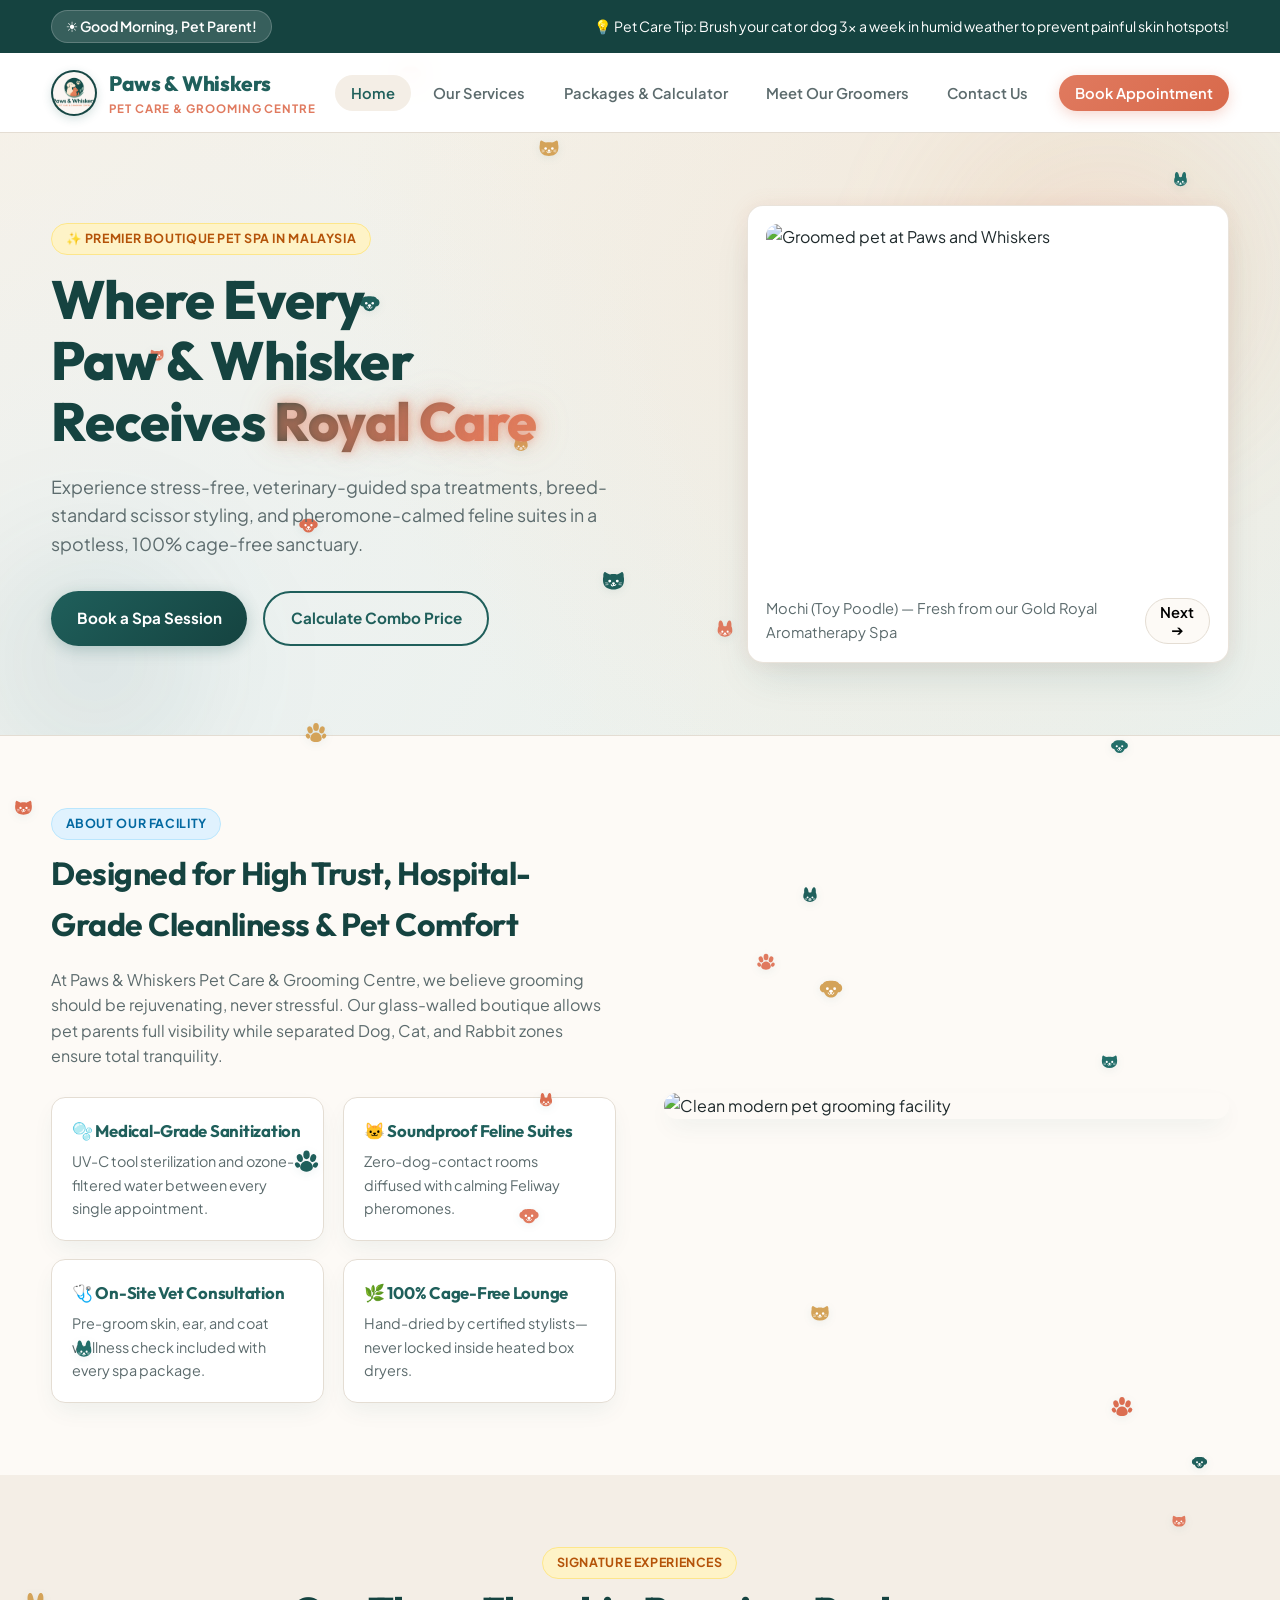
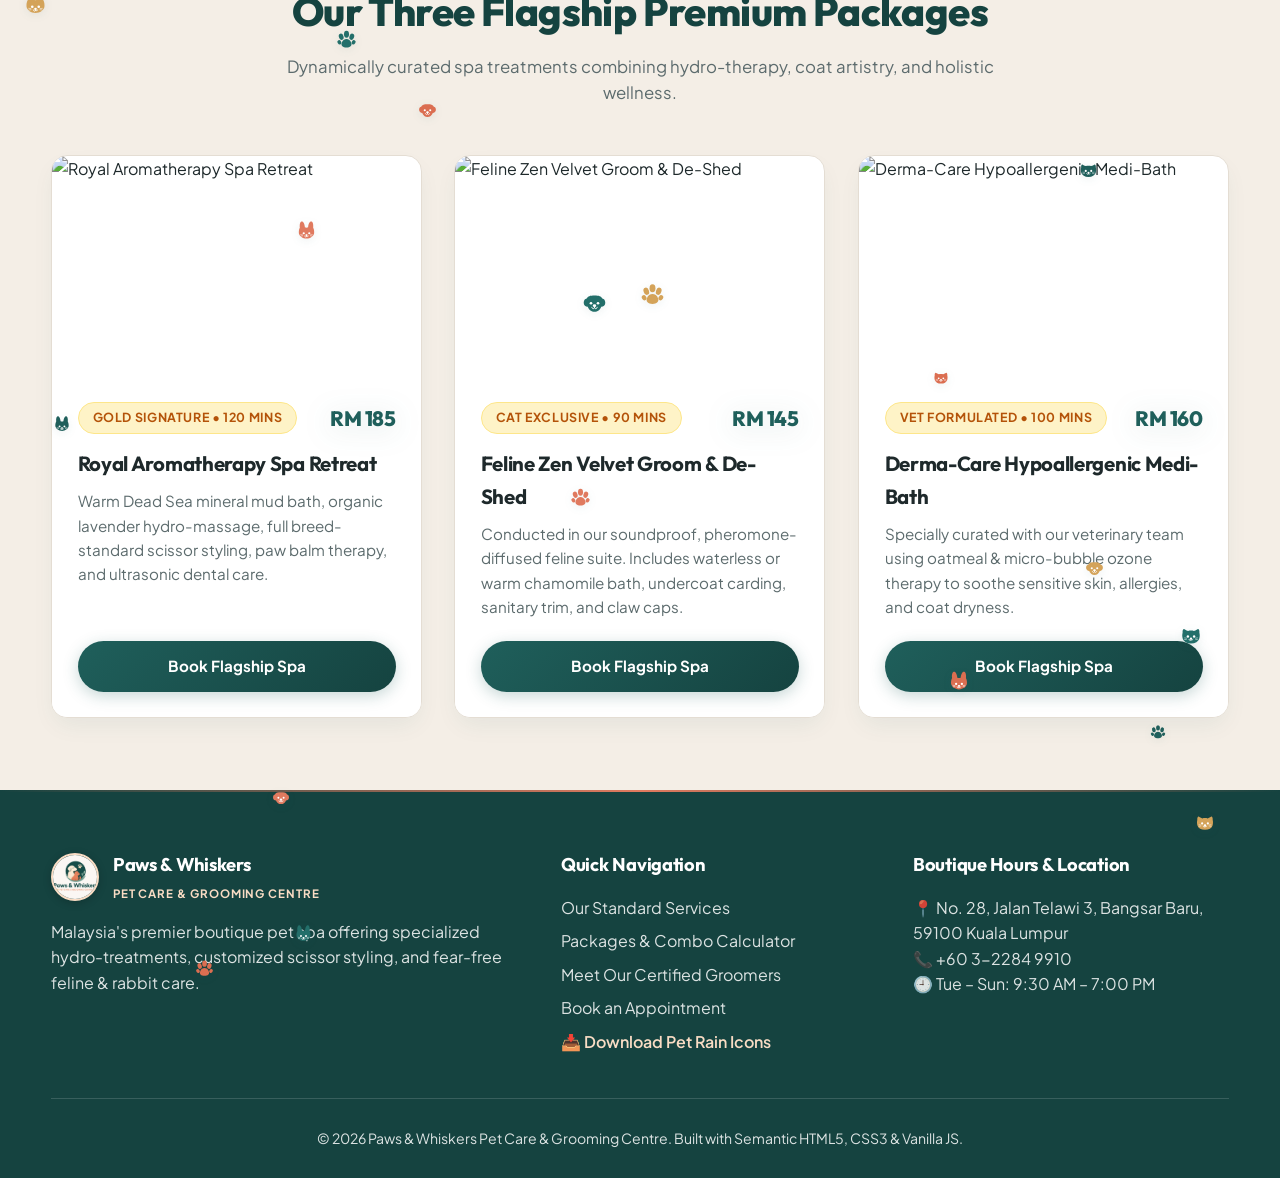
==== index.html @ 1b745213 "Latest version" ====
<!DOCTYPE html>
<html lang="en">
<head>
  <meta charset="UTF-8" />
  <meta name="viewport" content="width=device-width, initial-scale=1.0" />
  <title>Paws &amp; Whiskers Pet Care &amp; Grooming Centre</title>
  <meta name="description" content="Premier boutique pet spa prototype in Malaysia with dynamic service catalog, live combo price calculator, groomer portfolios, and appointment booking." />
  <meta property="og:title" content="Paws &amp; Whiskers Pet Care &amp; Grooming Centre" />
  <meta property="og:description" content="Premier boutique pet spa prototype in Malaysia with dynamic service catalog, live combo price calculator, groomer portfolios, and appointment booking." />
  <meta property="og:type" content="website" />
  <meta name="twitter:card" content="summary_large_image" />
  <link rel="stylesheet" href="style.css" />
</head>
<body>

  <!-- JS Requirement 7.1: Time-Aware Greeting & Dynamic Pet Care Tips Banner -->
  <div class="promo-bar">
    <div class="container promo-bar-inner">
      <span id="timeGreeting" class="greeting-badge">☀️ Welcome, Pet Parent!</span>
      <div class="tip-rotator">
        <span id="rotatingTip">💡 Pet Care Tip: Brush your cat or dog 3x a week in humid weather to prevent painful skin hotspots!</span>
      </div>
    </div>
  </div>

  <!-- Header & Salon Logo -->
  <header class="site-header">
    <div class="container nav-wrapper">
      <a href="index.html" class="brand-logo" aria-label="Paws and Whiskers Home">
        <img src="assets/images/paws-whiskers-logo.png" alt="Paws &amp; Whiskers Logo" class="brand-logo-img">
        <div>
          Paws &amp; Whiskers
          <span class="brand-subtitle">Pet Care &amp; Grooming Centre</span>
        </div>
      </a>

      <button class="mobile-menu-btn" id="mobileMenuBtn" aria-label="Toggle Menu">☰</button>

      <ul class="nav-links" id="navLinks">
        <li><a href="index.html" class="active">Home</a></li>
        <li><a href="service.html">Our Services</a></li>
        <li><a href="packages.html">Packages &amp; Calculator</a></li>
        <li><a href="groomers.html">Meet Our Groomers</a></li>
        <li><a href="contact.html">Contact Us</a></li>
        <li><a href="booking.html" class="btn-nav">Book Appointment</a></li>
      </ul>
    </div>
  </header>

  <main>
    <!-- Requirement 1.2: Salon Hero Banner -->
    <section class="hero-banner">
      <div class="ambient-glow-orb" style="top:-80px; right:-50px;"></div>
      <div class="ambient-glow-orb" style="bottom:-100px; left:-80px; width:350px; height:350px; background:radial-gradient(circle, rgba(31,95,91,0.1) 0%, transparent 70%);"></div>
      <div class="container hero-grid">
        <div class="hero-content">
          <span class="badge badge-gold badge-floating">✨ Premier Boutique Pet Spa in Malaysia</span>
          <h1>Where Every Paw &amp; Whisker Receives <span class="text-gradient-shimmer text-glow-neon">Royal Care</span></h1>
          <p>
            Experience stress-free, veterinary-guided spa treatments, breed-standard scissor styling, and pheromone-calmed feline suites in a spotless, 100% cage-free sanctuary.
          </p>
          <div class="hero-actions">
            <a href="booking.html" class="btn btn-primary text-bouncy">Book a Spa Session</a>
            <a href="packages.html" class="btn btn-outline text-bouncy">Calculate Combo Price</a>
          </div>
        </div>

        <div class="hero-showcase">
          <img
            id="heroCarouselImg"
            src="https://images.unsplash.com/photo-1516734212186-a967f81ad0d7?auto=format&fit=crop&w=900&q=80"
            alt="Groomed pet at Paws and Whiskers"
          />
          <div class="hero-caption">
            <span id="heroCarouselCaption">Mochi (Toy Poodle) — Fresh from our Gold Royal Aromatherapy Spa</span>
            <button type="button" id="nextSlideBtn" class="filter-btn" style="padding:0.25rem 0.75rem;">Next ➔</button>
          </div>
        </div>
      </div>
    </section>

    <!-- Requirement 1.3: About Our Facility -->
    <section class="section">
      <div class="container facility-grid">
        <div>
          <span class="badge badge-dog">About Our Facility</span>
          <h2 style="font-size: 2rem; color: var(--primary-dark); margin: 0.5rem 0 1rem;">
            Designed for High Trust, Hospital-Grade Cleanliness &amp; Pet Comfort
          </h2>
          <p style="color: var(--text-muted); margin-bottom: 1rem;">
            At Paws &amp; Whiskers Pet Care &amp; Grooming Centre, we believe grooming should be rejuvenating, never stressful. Our glass-walled boutique allows pet parents full visibility while separated Dog, Cat, and Rabbit zones ensure total tranquility.
          </p>
          <div class="facility-features">
            <div class="feature-box">
              <h4>🫧 Medical-Grade Sanitization</h4>
              <p style="font-size:0.9rem; color:var(--text-muted);">UV-C tool sterilization and ozone-filtered water between every single appointment.</p>
            </div>
            <div class="feature-box">
              <h4>🐱 Soundproof Feline Suites</h4>
              <p style="font-size:0.9rem; color:var(--text-muted);">Zero-dog-contact rooms diffused with calming Feliway pheromones.</p>
            </div>
            <div class="feature-box">
              <h4>🩺 On-Site Vet Consultation</h4>
              <p style="font-size:0.9rem; color:var(--text-muted);">Pre-groom skin, ear, and coat wellness check included with every spa package.</p>
            </div>
            <div class="feature-box">
              <h4>🌿 100% Cage-Free Lounge</h4>
              <p style="font-size:0.9rem; color:var(--text-muted);">Hand-dried by certified stylists—never locked inside heated box dryers.</p>
            </div>
          </div>
        </div>
        <div>
          <img
            src="https://images.unsplash.com/photo-1581888227599-779811939961?auto=format&fit=crop&w=900&q=80"
            alt="Clean modern pet grooming facility"
            style="border-radius: var(--radius); box-shadow: var(--shadow);"
          />
        </div>
      </div>
    </section>

    <!-- Requirement 1.4: Three (3) Flagship Premium Packages -->
    <section class="section section-alt">
      <div class="container">
        <div class="section-header">
          <span class="badge badge-gold">Signature Experiences</span>
          <h2>Our Three Flagship Premium Packages</h2>
          <p>Dynamically curated spa treatments combining hydro-therapy, coat artistry, and holistic wellness.</p>
        </div>

        <div id="flagshipPackagesGrid" class="grid-3">
          <!-- Populated dynamically via script.js from flagshipPackages array -->
        </div>
      </div>
    </section>
  </main>

  <!-- Shared Footer -->
  <footer class="site-footer">
    <div class="container">
      <div class="footer-grid">
        <div>
          <div style="display: flex; align-items: center; gap: 0.85rem; margin-bottom: 0.85rem;">
            <img src="assets/images/paws-whiskers-logo.png" alt="Paws &amp; Whiskers Logo" style="height: 48px; width: 48px; object-fit: cover; object-position: center 25%; border-radius: 50%; border: 2px solid var(--accent-light); box-shadow: 0 2px 8px rgba(0,0,0,0.2);">
            <div>
              <h4 style="margin: 0; color: #fff; font-size: 1.15rem;">Paws &amp; Whiskers</h4>
              <span style="font-size: 0.72rem; letter-spacing: 0.08em; text-transform: uppercase; color: var(--accent-light); font-weight: 700;">Pet Care &amp; Grooming Centre</span>
            </div>
          </div>
          <p>Malaysia's premier boutique pet spa offering specialized hydro-treatments, customized scissor styling, and fear-free feline &amp; rabbit care.</p>
        </div>
        <div>
          <h4>Quick Navigation</h4>
          <ul class="footer-links">
            <li><a href="service.html">Our Standard Services</a></li>
            <li><a href="packages.html">Packages &amp; Combo Calculator</a></li>
            <li><a href="groomers.html">Meet Our Certified Groomers</a></li>
            <li><a href="booking.html">Book an Appointment</a></li>
            <li><button type="button" id="openSvgModalBtn" style="background:none; border:none; color:var(--accent-light); cursor:pointer; font-size:inherit; font-family:inherit; padding:0; display:inline-flex; align-items:center; gap:0.35rem; font-weight:600;">📥 Download Pet Rain Icons</button></li>
          </ul>
        </div>
        <div>
          <h4>Boutique Hours &amp; Location</h4>
          <p>📍 No. 28, Jalan Telawi 3, Bangsar Baru, 59100 Kuala Lumpur</p>
          <p>📞 +60 3-2284 9910</p>
          <p>🕘 Tue – Sun: 9:30 AM – 7:00 PM</p>
        </div>
      </div>
      <div class="footer-bottom">
        &copy; 2026 Paws &amp; Whiskers Pet Care &amp; Grooming Centre. Built with Semantic HTML5, CSS3 &amp; Vanilla JS.
      </div>
    </div>
  </footer>

  <script src="script.js"></script>
</body>
</html>
---- style.css ----
@import url('https://fonts.googleapis.com/css2?family=Outfit:wght@400;500;600;700;800;900&family=Plus+Jakarta+Sans:wght@400;500;600;700;800&display=swap');

:root {
  --bg: #fdfaf6;
  --surface: #ffffff;
  --surface-alt: #f4eee6;
  --primary: #1f5f5b;
  --primary-dark: #154340;
  --accent: #e07a5f;
  --accent-light: #f9dcc4;
  --gold: #d4a359;
  --text: #1e292b;
  --text-muted: #5c6b6d;
  --border: #e4ddd3;
  --shadow: 0 10px 25px -5px rgba(31, 95, 91, 0.08);
  --shadow-glow: 0 14px 30px -6px rgba(224, 122, 95, 0.22);
  --radius: 16px;
  --transition: all 0.28s cubic-bezier(0.34, 1.56, 0.64, 1);
}

* {
  box-sizing: border-box;
  margin: 0;
  padding: 0;
}

html {
  scroll-behavior: smooth;
}

body {
  font-family: 'Plus Jakarta Sans', system-ui, -apple-system, sans-serif;
  background-color: var(--bg);
  color: var(--text);
  line-height: 1.6;
  display: flex;
  flex-direction: column;
  min-height: 100vh;
  position: relative;
  overflow-x: hidden;
}

h1, h2, h3, h4, .brand-logo, .price-tag {
  font-family: 'Outfit', sans-serif;
  letter-spacing: -0.015em;
}

a {
  color: inherit;
  text-decoration: none;
}

img {
  max-width: 100%;
  display: block;
}

.container {
  width: min(1200px, 92%);
  margin: 0 auto;
}

/* ==========================================================================
   SCROLL PROGRESS BAR & FLOATING AMBIENT GLOW
   ========================================================================== */
.scroll-progress-bar {
  position: fixed;
  top: 0;
  left: 0;
  height: 3.5px;
  width: 0%;
  background: linear-gradient(90deg, var(--primary), var(--accent), var(--gold), #2dd4bf);
  z-index: 1000;
  box-shadow: 0 0 12px rgba(224, 122, 95, 0.7), 0 0 4px rgba(212, 163, 89, 0.5);
  transition: width 0.08s ease-out;
  pointer-events: none;
}

.ambient-glow-orb {
  position: absolute;
  width: 450px;
  height: 450px;
  border-radius: 50%;
  background: radial-gradient(circle, rgba(224, 122, 95, 0.12) 0%, rgba(212, 163, 89, 0.06) 50%, transparent 70%);
  filter: blur(50px);
  pointer-events: none;
  z-index: 0;
}

/* ==========================================================================
   PET-RAIN ANIMATION (Whimsical Boutique Atmosphere - Scrollable with Content)
   ========================================================================== */
.pet-rain-container {
  position: absolute;
  top: 0;
  left: 0;
  width: 100%;
  height: 100%;
  min-height: 100%;
  pointer-events: none;
  overflow: hidden;
  z-index: 1; /* Scrolls naturally with page sections behind UI components */
}

.pet-rain-item {
  position: absolute;
  will-change: transform, opacity;
  animation-name: pet-fall;
  animation-timing-function: cubic-bezier(0.4, 0, 0.2, 1);
  animation-iteration-count: infinite;
  filter: drop-shadow(0 2px 4px rgba(31, 95, 91, 0.08));
}

.pet-rain-item svg {
  display: block;
  width: 100%;
  height: 100%;
}

@keyframes pet-fall {
  0% {
    opacity: 0;
    transform: translateY(-30px) translateX(0) rotate(0deg);
  }
  15% {
    opacity: var(--target-opacity, 0.25);
  }
  35% {
    transform: translateY(110px) translateX(15px) rotate(14deg);
  }
  65% {
    transform: translateY(220px) translateX(-12px) rotate(-10deg);
  }
  85% {
    opacity: var(--target-opacity, 0.25);
  }
  100% {
    opacity: 0;
    transform: translateY(360px) translateX(10px) rotate(24deg);
  }
}

@media (prefers-reduced-motion: reduce) {
  .pet-rain-container {
    display: none !important;
  }
}

/* ==========================================================================
   TEXT VISUAL EFFECTS: BOUNCY, NEON, GLOW & GRADIENT SHIMMER
   ========================================================================== */
.text-bouncy {
  display: inline-block;
  transition: transform 0.35s cubic-bezier(0.34, 1.56, 0.64, 1);
  will-change: transform;
}

.text-bouncy:hover {
  transform: translateY(-4px) scale(1.05);
}

.text-glow-neon {
  color: var(--accent);
  text-shadow: 0 0 10px rgba(224, 122, 95, 0.55), 0 0 25px rgba(224, 122, 95, 0.3), 0 0 45px rgba(212, 163, 89, 0.2);
  animation: neon-glow-pulse 3.2s ease-in-out infinite alternate;
}

@keyframes neon-glow-pulse {
  0% {
    text-shadow: 0 0 8px rgba(224, 122, 95, 0.4), 0 0 18px rgba(224, 122, 95, 0.2);
  }
  100% {
    text-shadow: 0 0 16px rgba(224, 122, 95, 0.8), 0 0 35px rgba(224, 122, 95, 0.45), 0 0 55px rgba(212, 163, 89, 0.35);
  }
}

.text-gradient-shimmer {
  background: linear-gradient(135deg, var(--primary-dark) 0%, var(--accent) 35%, var(--gold) 70%, var(--primary-dark) 100%);
  background-size: 250% auto;
  -webkit-background-clip: text;
  -webkit-text-fill-color: transparent;
  animation: shimmer-flow 6s linear infinite;
  display: inline-block;
}

@keyframes shimmer-flow {
  0% { background-position: 0% 50%; }
  100% { background-position: 250% 50%; }
}

.text-drop-shadow {
  filter: drop-shadow(0 4px 14px rgba(31, 95, 91, 0.18));
}

.badge-floating {
  animation: buoyant-float 3.6s ease-in-out infinite;
  display: inline-block;
}

@keyframes buoyant-float {
  0%, 100% { transform: translateY(0); }
  50% { transform: translateY(-5px); }
}

/* ==========================================================================
   SCROLL-DRIVEN REVEAL ANIMATIONS
   ========================================================================== */
.reveal {
  opacity: 0;
  transform: translateY(32px);
  transition: opacity 0.75s cubic-bezier(0.16, 1, 0.3, 1), transform 0.75s cubic-bezier(0.16, 1, 0.3, 1);
  will-change: opacity, transform;
}

.reveal.revealed {
  opacity: 1;
  transform: translateY(0);
}

.reveal-delay-1 { transition-delay: 0.1s; }
.reveal-delay-2 { transition-delay: 0.2s; }
.reveal-delay-3 { transition-delay: 0.3s; }
.reveal-delay-4 { transition-delay: 0.4s; }

/* Promotional Top Bar */
.promo-bar {
  background: var(--primary-dark);
  color: #fff;
  font-size: 0.88rem;
  padding: 0.65rem 0;
  position: relative;
  z-index: 101;
}

.promo-bar-inner {
  display: flex;
  justify-content: space-between;
  align-items: center;
  flex-wrap: wrap;
  gap: 0.5rem;
}

.greeting-badge {
  background: rgba(255, 255, 255, 0.15);
  padding: 0.25rem 0.85rem;
  border-radius: 999px;
  font-weight: 600;
  border: 1px solid rgba(255, 255, 255, 0.2);
  transition: var(--transition);
}

.greeting-badge:hover {
  background: rgba(255, 255, 255, 0.25);
  transform: scale(1.03);
}

.tip-rotator {
  display: flex;
  align-items: center;
  gap: 0.5rem;
  transition: opacity 0.3s ease;
}

/* Header & Navigation */
.site-header {
  background: rgba(255, 255, 255, 0.92);
  backdrop-filter: blur(14px);
  border-bottom: 1px solid var(--border);
  position: sticky;
  top: 0;
  z-index: 100;
  transition: box-shadow 0.3s ease;
}

.site-header.scrolled {
  box-shadow: 0 8px 25px -5px rgba(31, 95, 91, 0.12);
}

.nav-wrapper {
  display: flex;
  justify-content: space-between;
  align-items: center;
  padding: 0.85rem 0;
}

.brand-logo {
  display: flex;
  align-items: center;
  gap: 0.75rem;
  font-weight: 800;
  font-size: 1.3rem;
  color: var(--primary);
  transition: transform 0.3s cubic-bezier(0.34, 1.56, 0.64, 1);
}

.brand-logo:hover {
  transform: scale(1.03);
}

.brand-logo svg {
  width: 42px;
  height: 42px;
  flex-shrink: 0;
  filter: drop-shadow(0 2px 6px rgba(31, 95, 91, 0.2));
  transition: transform 0.4s cubic-bezier(0.34, 1.56, 0.64, 1);
}

.brand-logo-img {
  width: 46px;
  height: 46px;
  border-radius: 50%;
  object-fit: cover;
  object-position: center 25%;
  flex-shrink: 0;
  border: 2px solid rgba(31, 95, 91, 0.16);
  box-shadow: 0 3px 10px rgba(31, 95, 91, 0.18);
  transition: transform 0.4s cubic-bezier(0.34, 1.56, 0.64, 1), box-shadow 0.3s ease;
  background-color: var(--primary-dark);
}

.brand-logo:hover .brand-logo-img {
  transform: rotate(-6deg) scale(1.08);
  box-shadow: 0 6px 16px rgba(31, 95, 91, 0.28);
}

.brand-logo:hover svg {
  transform: rotate(-8deg) scale(1.08);
}

.brand-subtitle {
  display: block;
  font-size: 0.72rem;
  font-weight: 700;
  color: var(--accent);
  letter-spacing: 0.08em;
  text-transform: uppercase;
  font-family: 'Plus Jakarta Sans', sans-serif;
}

.nav-links {
  display: flex;
  align-items: center;
  gap: 0.4rem;
  list-style: none;
}

.nav-links a {
  padding: 0.55rem 1rem;
  border-radius: 999px;
  font-weight: 600;
  font-size: 0.92rem;
  color: var(--text-muted);
  transition: var(--transition);
  position: relative;
}

.nav-links a:hover,
.nav-links a.active {
  color: var(--primary);
  background: var(--surface-alt);
  transform: translateY(-1px);
}

.nav-links a.btn-nav {
  background: linear-gradient(135deg, var(--accent) 0%, #d8694b 100%);
  color: #fff;
  margin-left: 0.5rem;
  box-shadow: 0 4px 14px rgba(224, 122, 95, 0.3);
}

.nav-links a.btn-nav:hover {
  background: linear-gradient(135deg, #c96347 0%, #b85438 100%);
  color: #fff;
  transform: translateY(-2px) scale(1.03);
  box-shadow: 0 6px 18px rgba(224, 122, 95, 0.45);
}

.mobile-menu-btn {
  display: none;
  background: none;
  border: 1px solid var(--border);
  padding: 0.5rem 0.75rem;
  border-radius: 8px;
  font-size: 1.2rem;
  cursor: pointer;
  transition: var(--transition);
}

.mobile-menu-btn:hover {
  background: var(--surface-alt);
}

/* Buttons & Badges */
.btn {
  display: inline-flex;
  align-items: center;
  justify-content: center;
  gap: 0.5rem;
  padding: 0.82rem 1.6rem;
  border-radius: 999px;
  font-weight: 700;
  border: none;
  cursor: pointer;
  transition: transform 0.25s cubic-bezier(0.34, 1.56, 0.64, 1), box-shadow 0.25s ease, background 0.25s ease;
  font-size: 0.95rem;
  text-decoration: none;
  position: relative;
  overflow: hidden;
  will-change: transform;
}

.btn:active {
  transform: translateY(1px) scale(0.97) !important;
}

.btn-primary {
  background: linear-gradient(135deg, var(--primary) 0%, var(--primary-dark) 100%);
  color: #fff;
  box-shadow: 0 4px 15px rgba(31, 95, 91, 0.25);
}

.btn-primary:hover {
  background: linear-gradient(135deg, var(--primary-dark) 0%, #0d2e2c 100%);
  transform: translateY(-2px) scale(1.02);
  box-shadow: 0 8px 22px rgba(31, 95, 91, 0.35);
  color: #fff;
}

.btn-accent {
  background: linear-gradient(135deg, var(--accent) 0%, #cf674b 100%);
  color: #fff;
  box-shadow: 0 4px 15px rgba(224, 122, 95, 0.3);
}

.btn-accent:hover {
  background: linear-gradient(135deg, #c86448 0%, #b34f33 100%);
  transform: translateY(-2px) scale(1.02);
  box-shadow: 0 8px 22px rgba(224, 122, 95, 0.45);
  color: #fff;
}

.btn-outline {
  background: transparent;
  border: 2px solid var(--primary);
  color: var(--primary);
}

.btn-outline:hover {
  background: var(--primary);
  color: #fff;
  transform: translateY(-2px) scale(1.02);
  box-shadow: 0 6px 18px rgba(31, 95, 91, 0.2);
}

.badge {
  display: inline-block;
  padding: 0.32rem 0.85rem;
  border-radius: 999px;
  font-size: 0.78rem;
  font-weight: 700;
  text-transform: uppercase;
  letter-spacing: 0.05em;
  transition: transform 0.25s ease;
}

.badge:hover {
  transform: scale(1.04);
}

.badge-dog { background: #e0f2fe; color: #0369a1; border: 1px solid #bae6fd; }
.badge-cat { background: #fce7f3; color: #be185d; border: 1px solid #fbcfe8; }
.badge-rabbit { background: #dcfce7; color: #15803d; border: 1px solid #bbf7d0; }
.badge-gold { background: #fef3c7; color: #b45309; border: 1px solid #fde68a; }

/* Hero Banner */
.hero-banner {
  padding: 4.5rem 0;
  background: radial-gradient(circle at 80% 20%, rgba(249, 220, 196, 0.4) 0%, transparent 60%),
              radial-gradient(circle at 10% 80%, rgba(224, 242, 254, 0.35) 0%, transparent 50%),
              linear-gradient(135deg, #f7f1e7 0%, #e8f2f0 100%);
  border-bottom: 1px solid var(--border);
  position: relative;
  overflow: hidden;
}

.hero-grid {
  display: grid;
  grid-template-columns: 1.15fr 0.85fr;
  gap: 2.75rem;
  align-items: center;
  position: relative;
  z-index: 1;
}

.hero-content h1 {
  font-size: clamp(2.3rem, 4.2vw, 3.4rem);
  line-height: 1.14;
  margin: 0.85rem 0 1.25rem;
  color: var(--primary-dark);
  font-weight: 800;
  text-wrap: balance;
}

.hero-content p {
  font-size: 1.12rem;
  color: var(--text-muted);
  margin-bottom: 2rem;
  max-width: 580px;
}

.hero-actions {
  display: flex;
  flex-wrap: wrap;
  gap: 1rem;
}

.hero-showcase {
  background: var(--surface);
  padding: 1.1rem;
  border-radius: var(--radius);
  box-shadow: 0 20px 40px -10px rgba(31, 95, 91, 0.15), 0 0 20px rgba(224, 122, 95, 0.1);
  position: relative;
  border: 1px solid rgba(228, 221, 211, 0.8);
  transition: transform 0.4s cubic-bezier(0.34, 1.56, 0.64, 1), box-shadow 0.4s ease;
}

.hero-showcase:hover {
  transform: translateY(-6px);
  box-shadow: 0 25px 50px -12px rgba(31, 95, 91, 0.2), 0 0 25px rgba(224, 122, 95, 0.18);
}

.hero-showcase img {
  width: 100%;
  height: 360px;
  object-fit: cover;
  border-radius: 12px;
  transition: transform 0.4s ease;
}

.hero-caption {
  margin-top: 0.85rem;
  display: flex;
  justify-content: space-between;
  align-items: center;
  font-size: 0.92rem;
  color: var(--text-muted);
  gap: 0.5rem;
}

/* Sections */
.section {
  padding: 4.5rem 0;
  position: relative;
}

.section-alt {
  background: var(--surface-alt);
}

.section-header {
  text-align: center;
  max-width: 720px;
  margin: 0 auto 3rem;
}

.section-header h2 {
  font-size: clamp(1.9rem, 3.2vw, 2.5rem);
  color: var(--primary-dark);
  margin-bottom: 0.65rem;
  font-weight: 800;
  text-wrap: balance;
}

.section-header p {
  color: var(--text-muted);
  font-size: 1.05rem;
}

/* Page Title Banner */
.page-banner {
  background: linear-gradient(135deg, var(--primary) 0%, var(--primary-dark) 100%);
  color: #fff;
  padding: 3.5rem 0;
  text-align: center;
  position: relative;
  overflow: hidden;
}

.page-banner::before {
  content: "";
  position: absolute;
  top: -50%;
  left: -20%;
  width: 140%;
  height: 200%;
  background: radial-gradient(circle at 70% 30%, rgba(224, 122, 95, 0.25) 0%, transparent 60%);
  pointer-events: none;
}

.page-banner h1 {
  font-size: clamp(2rem, 3.8vw, 2.8rem);
  margin-bottom: 0.65rem;
  font-weight: 800;
  position: relative;
  z-index: 1;
}

.page-banner p {
  color: rgba(255, 255, 255, 0.88);
  max-width: 680px;
  margin: 0 auto;
  font-size: 1.05rem;
  position: relative;
  z-index: 1;
}

/* Cards & Grids */
.grid-3 {
  display: grid;
  grid-template-columns: repeat(auto-fit, minmax(310px, 1fr));
  gap: 2rem;
}

.grid-4 {
  display: grid;
  grid-template-columns: repeat(auto-fit, minmax(260px, 1fr));
  gap: 1.75rem;
}

.card {
  background: var(--surface);
  border: 1px solid var(--border);
  border-radius: var(--radius);
  overflow: hidden;
  box-shadow: var(--shadow);
  transition: transform 0.35s cubic-bezier(0.34, 1.56, 0.64, 1), box-shadow 0.35s ease;
  display: flex;
  flex-direction: column;
  position: relative;
}

.card:hover {
  transform: translateY(-8px);
  box-shadow: 0 20px 35px -8px rgba(31, 95, 91, 0.16), 0 0 22px -3px rgba(224, 122, 95, 0.14);
}

.card-img {
  width: 100%;
  height: 220px;
  object-fit: cover;
  transition: transform 0.5s ease;
}

.card:hover .card-img {
  transform: scale(1.04);
}

.card-body {
  padding: 1.6rem;
  display: flex;
  flex-direction: column;
  flex-grow: 1;
  background: var(--surface);
  position: relative;
  z-index: 1;
}

.card-meta {
  display: flex;
  justify-content: space-between;
  align-items: center;
  margin-bottom: 0.85rem;
}

.price-tag {
  font-size: 1.3rem;
  font-weight: 800;
  color: var(--primary);
  letter-spacing: -0.02em;
}

.card-title {
  font-size: 1.28rem;
  margin-bottom: 0.5rem;
  color: var(--text);
  font-weight: 700;
}

.card-desc {
  color: var(--text-muted);
  font-size: 0.95rem;
  margin-bottom: 1.35rem;
  flex-grow: 1;
  line-height: 1.6;
}

/* About Facility Section */
.facility-grid {
  display: grid;
  grid-template-columns: 1fr 1fr;
  gap: 3rem;
  align-items: center;
}

.facility-features {
  display: grid;
  grid-template-columns: 1fr 1fr;
  gap: 1.15rem;
  margin-top: 1.75rem;
}

.feature-box {
  background: var(--surface);
  padding: 1.25rem;
  border-radius: 14px;
  border: 1px solid var(--border);
  box-shadow: var(--shadow);
  transition: transform 0.3s cubic-bezier(0.34, 1.56, 0.64, 1), box-shadow 0.3s ease;
}

.feature-box:hover {
  transform: translateY(-4px);
  box-shadow: 0 14px 28px -5px rgba(31, 95, 91, 0.12);
  border-color: rgba(31, 95, 91, 0.3);
}

.feature-box h4 {
  color: var(--primary);
  margin-bottom: 0.35rem;
  font-size: 1.05rem;
}

/* Filter Bar (service.html) */
.filter-bar {
  display: flex;
  justify-content: space-between;
  align-items: center;
  flex-wrap: wrap;
  gap: 1rem;
  background: var(--surface);
  padding: 1.15rem 1.4rem;
  border-radius: var(--radius);
  border: 1px solid var(--border);
  box-shadow: var(--shadow);
  margin-bottom: 2.25rem;
}

.filter-buttons {
  display: flex;
  flex-wrap: wrap;
  gap: 0.6rem;
}

.filter-btn {
  padding: 0.58rem 1.3rem;
  border-radius: 999px;
  border: 1px solid var(--border);
  background: var(--bg);
  font-weight: 600;
  cursor: pointer;
  transition: transform 0.25s cubic-bezier(0.34, 1.56, 0.64, 1), background 0.25s ease, color 0.25s ease, box-shadow 0.25s ease;
  font-family: inherit;
  font-size: 0.92rem;
}

.filter-btn:hover {
  transform: translateY(-2px) scale(1.03);
}

.filter-btn.active,
.filter-btn:hover {
  background: var(--primary);
  color: #fff;
  border-color: var(--primary);
  box-shadow: 0 4px 14px rgba(31, 95, 91, 0.25);
}

/* Comparison Table (packages.html) */
.table-responsive {
  overflow-x: auto;
  background: var(--surface);
  border-radius: var(--radius);
  border: 1px solid var(--border);
  box-shadow: var(--shadow);
}

.comparison-table {
  width: 100%;
  border-collapse: collapse;
  min-width: 650px;
}

.comparison-table th,
.comparison-table td {
  padding: 1.25rem 1.4rem;
  text-align: left;
  border-bottom: 1px solid var(--border);
}

.comparison-table thead th {
  background: var(--surface-alt);
  color: var(--primary-dark);
  font-size: 1.15rem;
  font-weight: 700;
}

.comparison-table tbody tr {
  transition: background 0.2s ease;
}

.comparison-table tbody tr:hover {
  background: #fbf7f1;
}

/* Combo Calculator Layout */
.calculator-layout {
  display: grid;
  grid-template-columns: 1.3fr 0.9fr;
  gap: 2.25rem;
  align-items: start;
}

.calc-panel,
.receipt-panel {
  background: var(--surface);
  border: 1px solid var(--border);
  border-radius: var(--radius);
  padding: 2.2rem;
  box-shadow: var(--shadow);
}

.receipt-panel {
  background: linear-gradient(145deg, var(--primary-dark) 0%, #0d2e2c 100%);
  color: #fff;
  position: sticky;
  top: 100px;
  box-shadow: 0 20px 40px -10px rgba(15, 67, 64, 0.4), 0 0 20px rgba(224, 122, 95, 0.15);
  border: 1px solid rgba(255, 255, 255, 0.1);
}

.Addon-check,
.addon-check {
  display: flex;
  justify-content: space-between;
  align-items: center;
  padding: 0.95rem 1.15rem;
  border: 1px solid var(--border);
  border-radius: 12px;
  margin-bottom: 0.75rem;
  cursor: pointer;
  transition: transform 0.25s cubic-bezier(0.34, 1.56, 0.64, 1), border-color 0.2s ease, background 0.2s ease;
  user-select: none;
}

.Addon-check:hover,
.addon-check:hover {
  border-color: var(--primary);
  background: #fdf6ee;
  transform: translateX(4px);
}

.Addon-check input[type="checkbox"],
.addon-check input[type="checkbox"] {
  width: 18px;
  height: 18px;
  accent-color: var(--primary);
  cursor: pointer;
}

.receipt-line {
  display: flex;
  justify-content: space-between;
  padding: 0.65rem 0;
  border-bottom: 1px dashed rgba(255, 255, 255, 0.2);
  font-size: 0.95rem;
}

.receipt-total {
  display: flex;
  justify-content: space-between;
  align-items: center;
  margin-top: 1.4rem;
  padding-top: 1.15rem;
  border-top: 2px solid rgba(255, 255, 255, 0.35);
  font-size: 1.6rem;
  font-weight: 800;
  color: var(--accent-light);
  letter-spacing: -0.02em;
}

/* Groomer Modal (groomers.html) */
.modal-overlay {
  position: fixed;
  inset: 0;
  background: rgba(15, 23, 42, 0.7);
  backdrop-filter: blur(6px);
  display: flex;
  align-items: center;
  justify-content: center;
  padding: 1.25rem;
  z-index: 1000;
  opacity: 0;
  pointer-events: none;
  transition: opacity 0.3s cubic-bezier(0.16, 1, 0.3, 1);
}

.modal-overlay.open {
  opacity: 1;
  pointer-events: auto;
}

.modal-box {
  background: var(--surface);
  width: min(680px, 100%);
  max-height: 90vh;
  overflow-y: auto;
  border-radius: var(--radius);
  padding: 2.25rem;
  position: relative;
  transform: translateY(30px) scale(0.96);
  transition: transform 0.35s cubic-bezier(0.34, 1.56, 0.64, 1);
  box-shadow: 0 25px 60px -15px rgba(0, 0, 0, 0.35), 0 0 30px rgba(224, 122, 95, 0.2);
}

.modal-overlay.open .modal-box {
  transform: translateY(0) scale(1);
}

.modal-close {
  position: absolute;
  top: 1.25rem;
  right: 1.25rem;
  width: 40px;
  height: 40px;
  border-radius: 50%;
  border: 1px solid var(--border);
  background: var(--bg);
  font-size: 1.2rem;
  cursor: pointer;
  display: flex;
  align-items: center;
  justify-content: center;
  line-height: 1;
  transition: transform 0.25s cubic-bezier(0.34, 1.56, 0.64, 1), background 0.2s ease;
}

.modal-close:hover {
  background: var(--surface-alt);
  border-color: var(--accent);
  transform: rotate(90deg) scale(1.1);
}

/* Forms (booking.html & contact.html) */
.form-grid {
  display: grid;
  grid-template-columns: 1fr 1fr;
  gap: 1.35rem;
}

.form-group {
  margin-bottom: 1.25rem;
}

.form-group.full {
  grid-column: 1 / -1;
}

.form-group label {
  display: block;
  font-weight: 600;
  margin-bottom: 0.5rem;
  font-size: 0.92rem;
}

.form-control {
  width: 100%;
  padding: 0.85rem 1.15rem;
  border: 1px solid var(--border);
  border-radius: 12px;
  font-size: 0.95rem;
  background: var(--bg);
  font-family: inherit;
  transition: border-color 0.2s ease, box-shadow 0.2s ease, background 0.2s ease;
}

.form-control:focus {
  outline: none;
  border-color: var(--primary);
  background: #fff;
  box-shadow: 0 0 0 3px rgba(31, 95, 91, 0.18), 0 0 15px rgba(31, 95, 91, 0.12);
}

/* Interactive Visual Mock Map (contact.html) */
.mock-map-box {
  background: #e6f2ef;
  border: 2px solid var(--border);
  border-radius: var(--radius);
  padding: 1.5rem;
  position: relative;
  overflow: hidden;
  box-shadow: inset 0 2px 10px rgba(31, 95, 91, 0.08);
}

/* Floating Back-to-Top Button */
.back-to-top-btn {
  position: fixed;
  bottom: 28px;
  right: 28px;
  width: 48px;
  height: 48px;
  border-radius: 50%;
  background: linear-gradient(135deg, var(--primary) 0%, var(--primary-dark) 100%);
  color: #fff;
  border: none;
  cursor: pointer;
  display: flex;
  align-items: center;
  justify-content: center;
  font-size: 1.25rem;
  box-shadow: 0 10px 25px rgba(31, 95, 91, 0.35), 0 0 15px rgba(224, 122, 95, 0.3);
  opacity: 0;
  pointer-events: none;
  transform: translateY(20px) scale(0.85);
  transition: opacity 0.35s ease, transform 0.35s cubic-bezier(0.34, 1.56, 0.64, 1);
  z-index: 99;
}

.back-to-top-btn.visible {
  opacity: 1;
  pointer-events: auto;
  transform: translateY(0) scale(1);
}

.back-to-top-btn:hover {
  transform: translateY(-4px) scale(1.12);
  box-shadow: 0 14px 30px rgba(31, 95, 91, 0.45), 0 0 25px rgba(224, 122, 95, 0.5);
}

/* Footer */
.site-footer {
  background: var(--primary-dark);
  color: rgba(255, 255, 255, 0.85);
  padding: 3.75rem 0 1.75rem;
  margin-top: auto;
  position: relative;
  overflow: hidden;
}

.site-footer::before {
  content: "";
  position: absolute;
  top: 0;
  left: 0;
  right: 0;
  height: 2px;
  background: linear-gradient(90deg, transparent 0%, var(--accent) 50%, transparent 100%);
}

.footer-grid {
  display: grid;
  grid-template-columns: 1.5fr 1fr 1fr;
  gap: 2.25rem;
  margin-bottom: 2.25rem;
}

.footer-grid h4 {
  color: #fff;
  margin-bottom: 0.95rem;
  font-size: 1.15rem;
}

.footer-links {
  list-style: none;
}

.footer-links li {
  margin-bottom: 0.5rem;
}

.footer-links a {
  transition: color 0.2s ease, transform 0.2s ease;
  display: inline-block;
}

.footer-links a:hover {
  color: var(--accent-light);
  transform: translateX(4px);
}

.footer-bottom {
  text-align: center;
  padding-top: 1.75rem;
  border-top: 1px solid rgba(255, 255, 255, 0.15);
  font-size: 0.88rem;
}

/* Responsive Breakpoints */
@media (max-width: 860px) {
  .hero-grid,
  .facility-grid,
  .calculator-layout,
  .footer-grid,
  .form-grid {
    grid-template-columns: 1fr;
  }

  .mobile-menu-btn {
    display: block;
  }

  .nav-links {
    display: none;
    position: absolute;
    top: 100%;
    left: 0;
    right: 0;
    background: var(--surface);
    flex-direction: column;
    padding: 1.25rem;
    border-bottom: 1px solid var(--border);
    box-shadow: 0 15px 30px rgba(0, 0, 0, 0.12);
  }

  .nav-links.show {
    display: flex;
  }

  .back-to-top-btn {
    bottom: 20px;
    right: 20px;
  }
}

/* ==========================================================================
   SVG ASSETS DOWNLOAD MODAL & PREVIEW CARDS
   ========================================================================== */
.svg-download-grid {
  display: grid;
  grid-template-columns: repeat(auto-fit, minmax(200px, 1fr));
  gap: 1.25rem;
  margin: 1.5rem 0;
}

.svg-asset-card {
  background: var(--bg);
  border: 1px solid var(--border);
  border-radius: var(--radius);
  padding: 1.25rem;
  text-align: center;
  display: flex;
  flex-direction: column;
  align-items: center;
  transition: transform 0.25s ease, box-shadow 0.25s ease, border-color 0.25s ease;
}

.svg-asset-card:hover {
  transform: translateY(-4px);
  border-color: var(--accent);
  box-shadow: 0 10px 25px -5px rgba(224, 122, 95, 0.2);
}

.svg-preview-box {
  width: 95px;
  height: 95px;
  display: flex;
  align-items: center;
  justify-content: center;
  background: #ffffff;
  border-radius: 12px;
  margin-bottom: 0.85rem;
  box-shadow: inset 0 2px 6px rgba(0, 0, 0, 0.04);
  border: 1px dashed var(--border);
  padding: 10px;
}

.svg-preview-box svg {
  width: 100%;
  height: 100%;
  transition: transform 0.3s cubic-bezier(0.34, 1.56, 0.64, 1);
}

.svg-asset-card:hover .svg-preview-box svg {
  transform: scale(1.15) rotate(4deg);
}

.svg-asset-meta h4 {
  font-size: 1.05rem;
  color: var(--primary-dark);
  margin-bottom: 0.25rem;
}

.svg-asset-meta p {
  font-size: 0.8rem;
  color: var(--text-muted);
  margin-bottom: 0.85rem;
}

.svg-actions {
  display: flex;
  flex-direction: column;
  gap: 0.45rem;
  width: 100%;
}

.color-picker-row {
  display: flex;
  align-items: center;
  justify-content: center;
  gap: 0.65rem;
  margin: 1rem 0;
  flex-wrap: wrap;
}

.color-swatch-btn {
  width: 28px;
  height: 28px;
  border-radius: 50%;
  border: 2px solid #ffffff;
  box-shadow: 0 0 0 1px var(--border);
  cursor: pointer;
  transition: transform 0.2s cubic-bezier(0.34, 1.56, 0.64, 1);
}

.color-swatch-btn.active {
  transform: scale(1.25);
  box-shadow: 0 0 0 2px var(--accent);
}

.svg-toast {
  position: fixed;
  bottom: 24px;
  left: 50%;
  transform: translateX(-50%) translateY(50px);
  background: var(--primary-dark);
  color: #fff;
  padding: 0.75rem 1.5rem;
  border-radius: 9999px;
  font-size: 0.9rem;
  font-weight: 600;
  box-shadow: 0 10px 25px rgba(0, 0, 0, 0.25);
  opacity: 0;
  pointer-events: none;
  transition: all 0.3s cubic-bezier(0.34, 1.56, 0.64, 1);
  z-index: 10000;
}

.svg-toast.show {
  opacity: 1;
  transform: translateX(-50%) translateY(0);
}
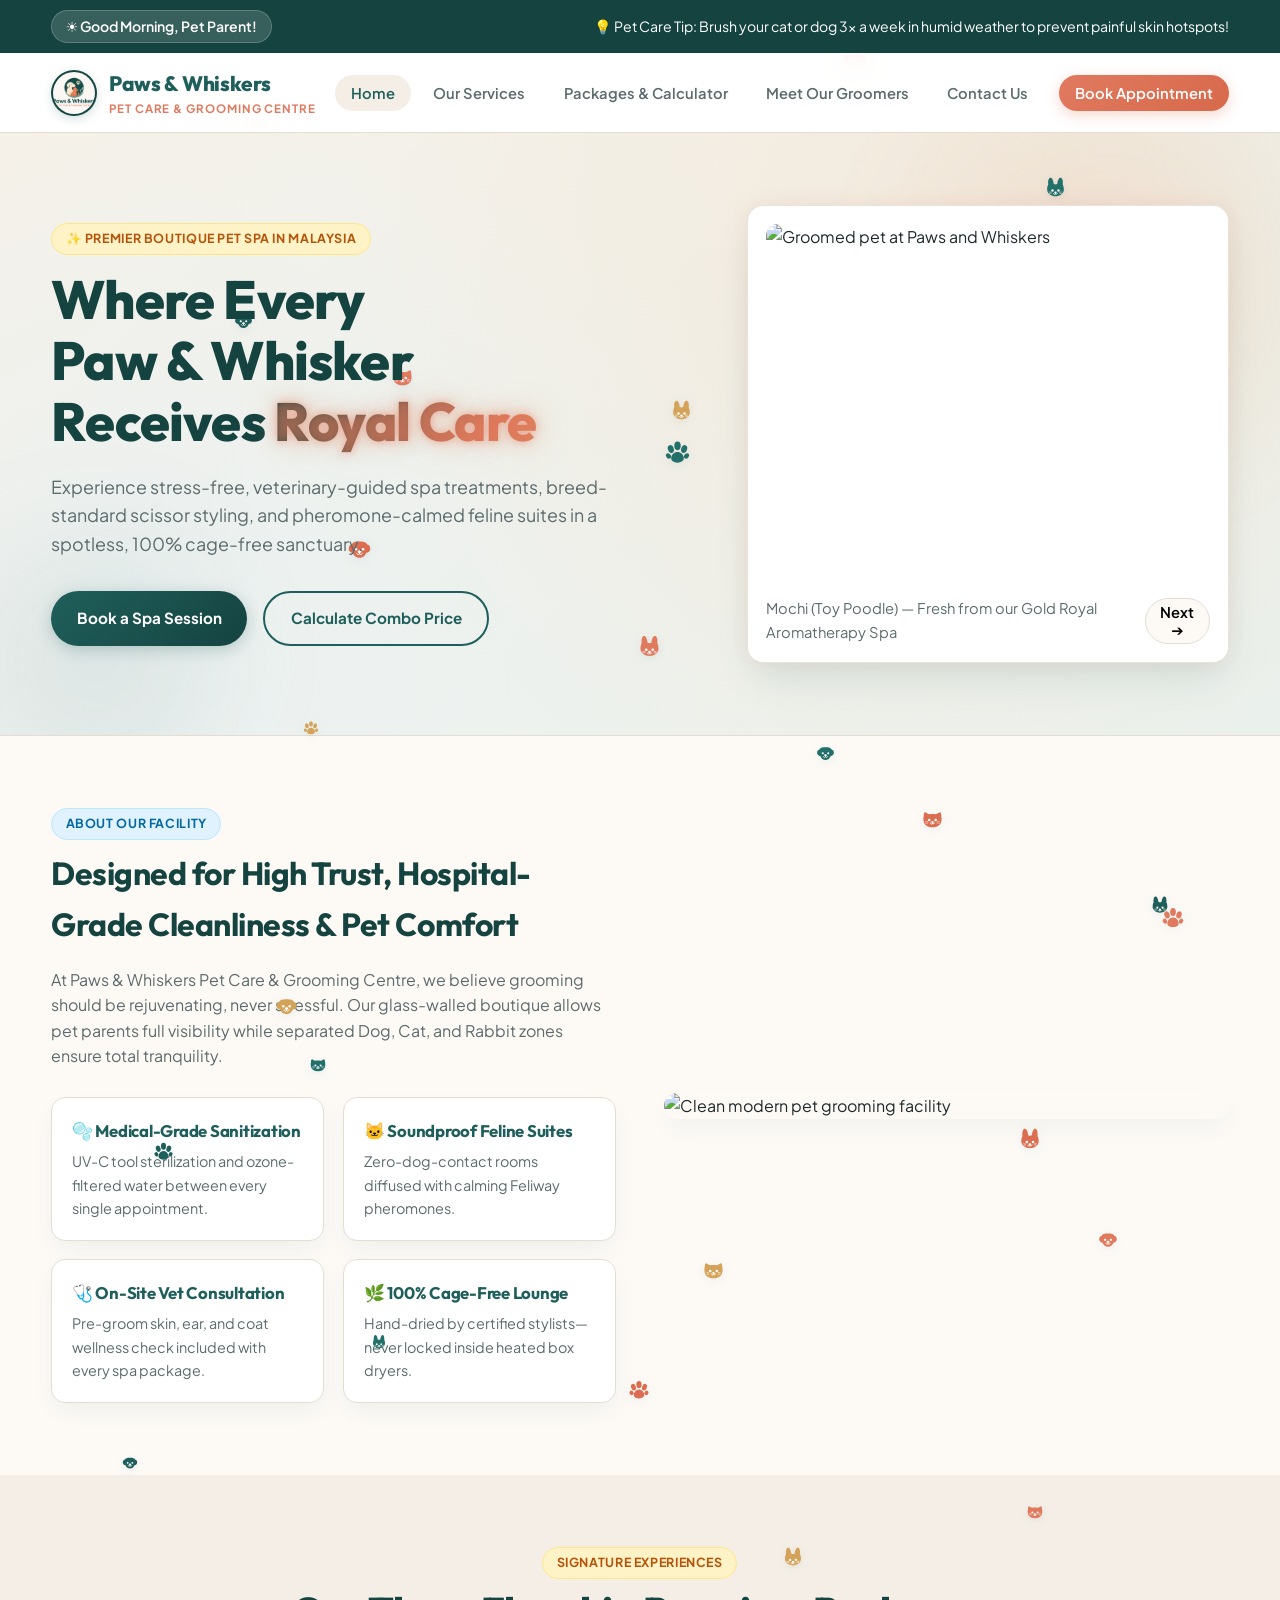
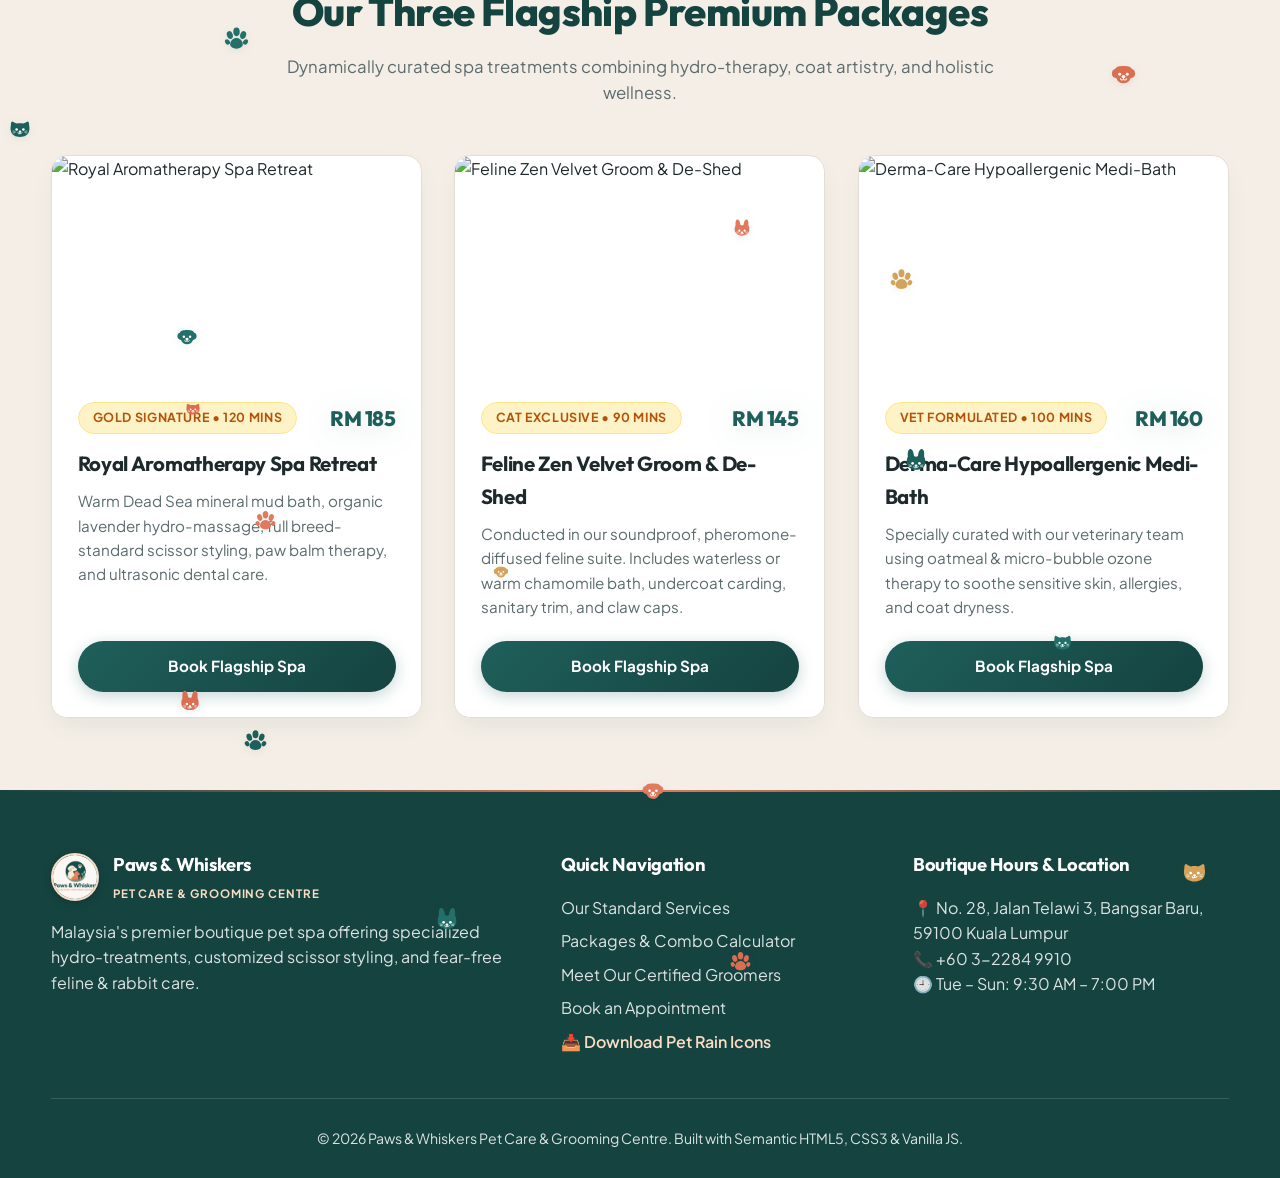
==== commit ceb87874: "Update project to fulfill all assignment rubrics (services.html, coat health, validation, receipt)" ====
--- a/index.html
+++ b/index.html
@@ -38,7 +38,7 @@
 
       <ul class="nav-links" id="navLinks">
         <li><a href="index.html" class="active">Home</a></li>
-        <li><a href="service.html">Our Services</a></li>
+        <li><a href="services.html">Our Services</a></li>
         <li><a href="packages.html">Packages &amp; Calculator</a></li>
         <li><a href="groomers.html">Meet Our Groomers</a></li>
         <li><a href="contact.html">Contact Us</a></li>
@@ -152,7 +152,7 @@
         <div>
           <h4>Quick Navigation</h4>
           <ul class="footer-links">
-            <li><a href="service.html">Our Standard Services</a></li>
+            <li><a href="services.html">Our Standard Services</a></li>
             <li><a href="packages.html">Packages &amp; Combo Calculator</a></li>
             <li><a href="groomers.html">Meet Our Certified Groomers</a></li>
             <li><a href="booking.html">Book an Appointment</a></li>
--- a/style.css
+++ b/style.css
@@ -617,13 +617,13 @@
 /* Cards & Grids */
 .grid-3 {
   display: grid;
-  grid-template-columns: repeat(auto-fit, minmax(310px, 1fr));
+  grid-template-columns: repeat(auto-fit, minmax(280px, 1fr));
   gap: 2rem;
 }
 
 .grid-4 {
   display: grid;
-  grid-template-columns: repeat(auto-fit, minmax(260px, 1fr));
+  grid-template-columns: repeat(auto-fit, minmax(240px, 1fr));
   gap: 1.75rem;
 }
 
@@ -1249,3 +1249,184 @@
   transform: translateX(-50%) translateY(0);
 }
 
+
+/* ==========================================================================
+   FORM VALIDATION & ERROR STATES
+   ========================================================================== */
+.form-control.invalid {
+  border-color: #ef4444 !important;
+  background-color: #fef2f2 !important;
+  box-shadow: 0 0 0 3px rgba(239, 68, 68, 0.22) !important;
+}
+
+.field-error {
+  display: none;
+  font-size: 0.82rem;
+  color: #b91c1c;
+  font-weight: 600;
+  margin-top: 0.35rem;
+  line-height: 1.4;
+}
+
+.field-error.visible {
+  display: flex;
+  align-items: center;
+  gap: 0.35rem;
+}
+
+/* ==========================================================================
+   STRUCTURED BOOKING PASS / RECEIPT (booking.html)
+   ========================================================================== */
+.booking-receipt-card {
+  background: #ffffff;
+  border: 2px dashed var(--primary);
+  border-radius: 18px;
+  padding: 2rem;
+  box-shadow: 0 16px 36px -6px rgba(31, 95, 91, 0.16);
+  position: relative;
+  overflow: hidden;
+  animation: receiptSlideDown 0.4s cubic-bezier(0.16, 1, 0.3, 1);
+}
+
+@keyframes receiptSlideDown {
+  from {
+    opacity: 0;
+    transform: translateY(-18px);
+  }
+  to {
+    opacity: 1;
+    transform: translateY(0);
+  }
+}
+
+.receipt-header {
+  display: flex;
+  justify-content: space-between;
+  align-items: center;
+  flex-wrap: wrap;
+  gap: 1rem;
+  border-bottom: 2px solid var(--surface-alt);
+  padding-bottom: 1.25rem;
+  margin-bottom: 1.5rem;
+}
+
+.receipt-header-left {
+  display: flex;
+  align-items: center;
+  gap: 0.85rem;
+}
+
+.receipt-badge-status {
+  background: #ecfdf5;
+  color: #065f46;
+  border: 1px solid #10b981;
+  padding: 0.35rem 0.85rem;
+  border-radius: 999px;
+  font-size: 0.82rem;
+  font-weight: 700;
+  letter-spacing: 0.05em;
+  text-transform: uppercase;
+  display: inline-flex;
+  align-items: center;
+  gap: 0.35rem;
+}
+
+.receipt-ref-code {
+  font-family: 'Outfit', monospace;
+  font-size: 1.3rem;
+  font-weight: 800;
+  color: var(--primary-dark);
+  letter-spacing: 0.08em;
+}
+
+.receipt-grid {
+  display: grid;
+  grid-template-columns: repeat(auto-fit, minmax(210px, 1fr));
+  gap: 1rem;
+  margin-bottom: 1.5rem;
+}
+
+.receipt-item {
+  background: var(--bg);
+  padding: 0.95rem 1.15rem;
+  border-radius: 12px;
+  border: 1px solid var(--border);
+}
+
+.receipt-item-label {
+  font-size: 0.76rem;
+  text-transform: uppercase;
+  letter-spacing: 0.06em;
+  color: var(--text-muted);
+  font-weight: 700;
+  margin-bottom: 0.25rem;
+}
+
+.receipt-item-value {
+  font-size: 0.98rem;
+  font-weight: 700;
+  color: var(--primary-dark);
+}
+
+.receipt-notice {
+  background: #f0fdf4;
+  border-left: 4px solid #10b981;
+  padding: 0.85rem 1.15rem;
+  border-radius: 8px;
+  font-size: 0.88rem;
+  color: #166534;
+  margin-bottom: 1.5rem;
+}
+
+.receipt-barcode-box {
+  display: flex;
+  flex-direction: column;
+  align-items: center;
+  justify-content: center;
+  padding: 1.15rem;
+  background: var(--surface-alt);
+  border-radius: 12px;
+  border: 1px solid var(--border);
+  margin-bottom: 1.5rem;
+}
+
+.barcode-lines {
+  display: flex;
+  align-items: center;
+  justify-content: center;
+  gap: 3px;
+  height: 44px;
+  margin-bottom: 0.4rem;
+}
+
+.barcode-bar {
+  background: #1e292b;
+  height: 100%;
+}
+
+.receipt-actions {
+  display: flex;
+  gap: 0.85rem;
+  flex-wrap: wrap;
+  justify-content: flex-end;
+}
+
+@media print {
+  body * {
+    visibility: hidden;
+  }
+  .booking-receipt-card, .booking-receipt-card * {
+    visibility: visible;
+  }
+  .booking-receipt-card {
+    position: absolute;
+    left: 0;
+    top: 0;
+    width: 100%;
+    border: 2px solid #000;
+    box-shadow: none;
+  }
+  .receipt-actions {
+    display: none !important;
+  }
+}
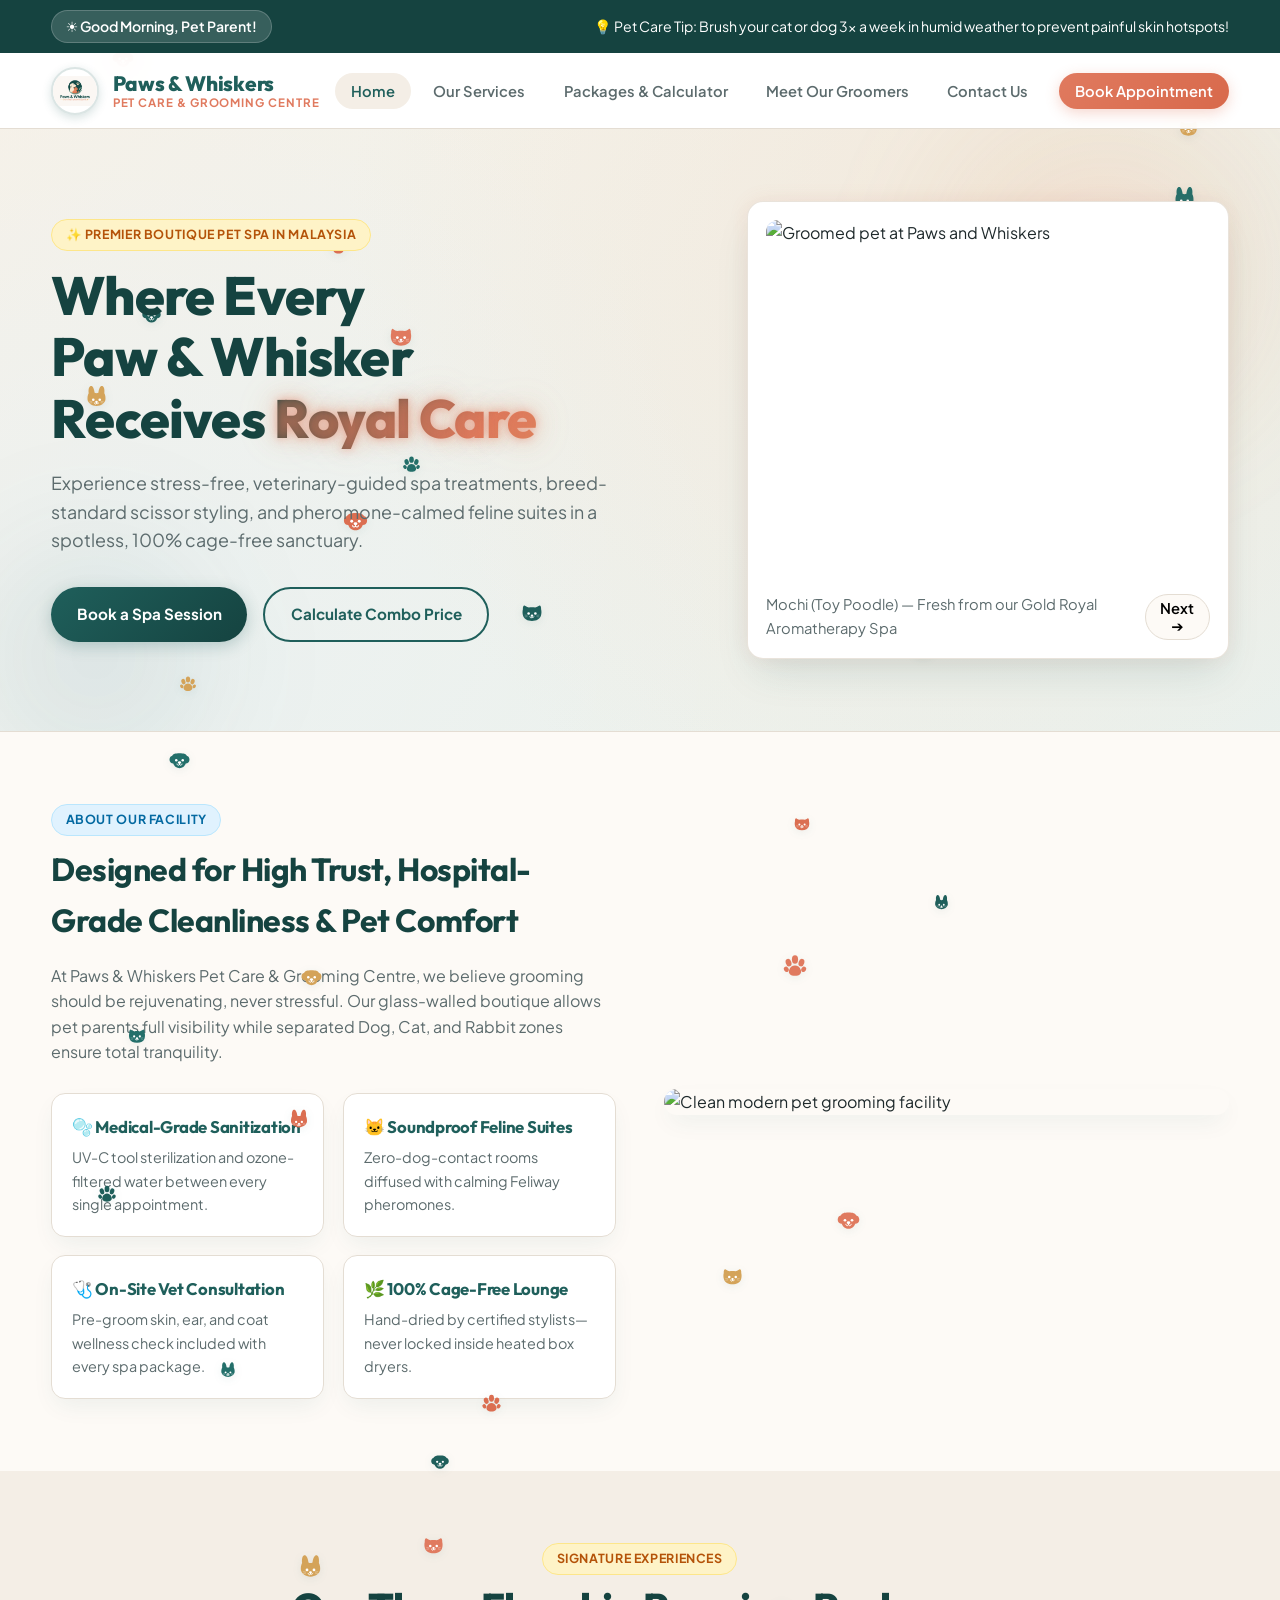
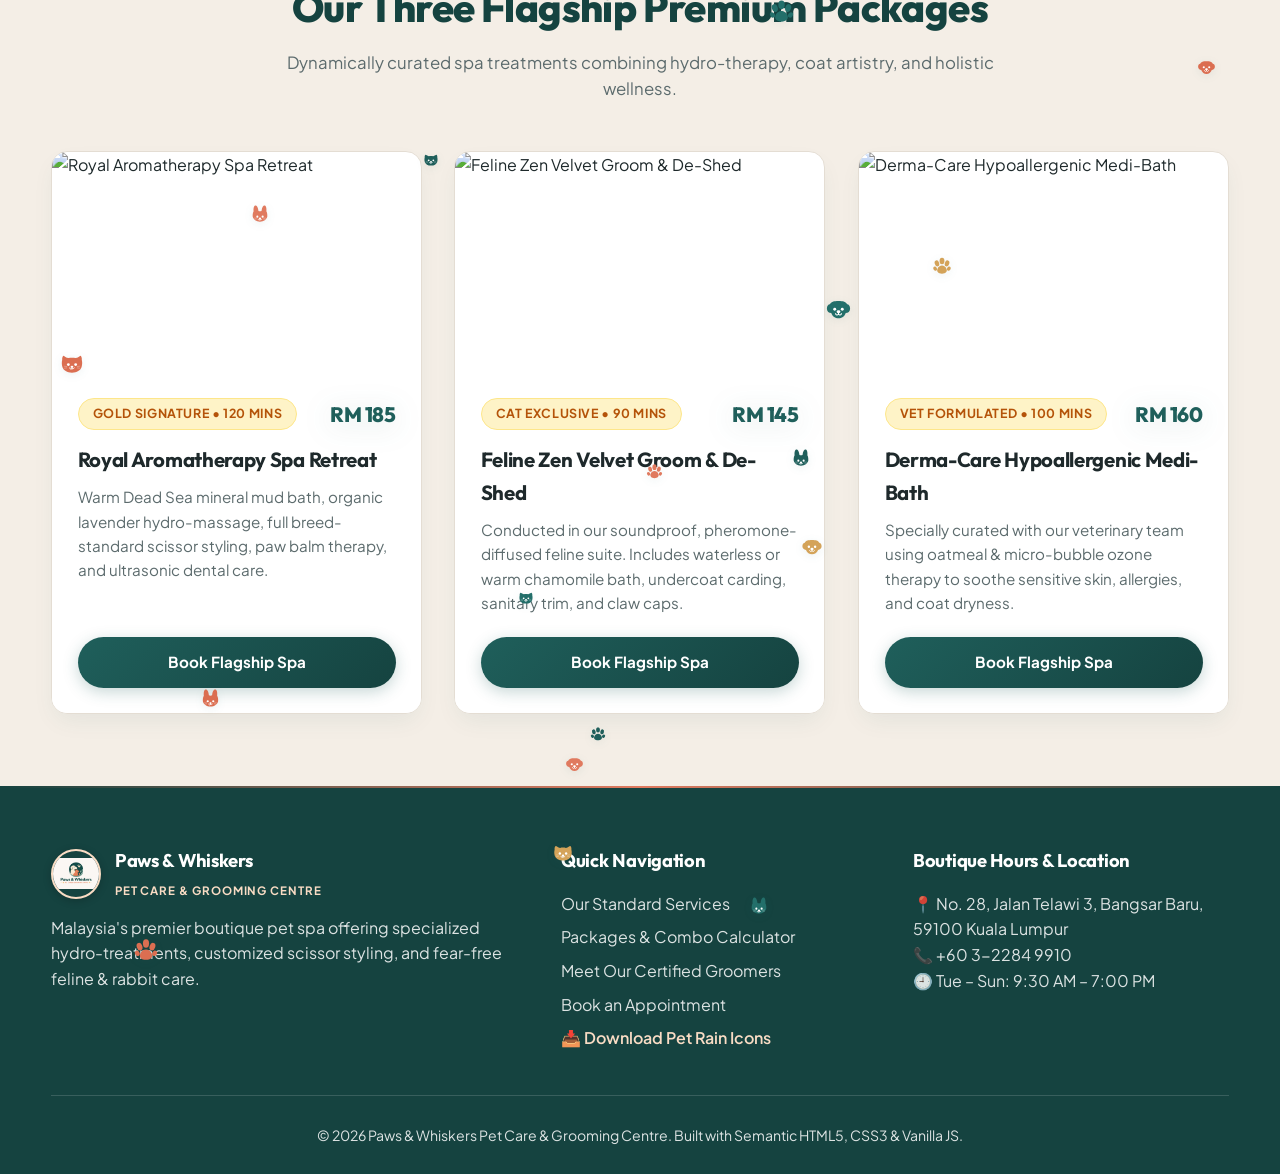
==== commit 2b773881: "Changed Logo" ====
--- a/index.html
+++ b/index.html
@@ -141,7 +141,7 @@
       <div class="footer-grid">
         <div>
           <div style="display: flex; align-items: center; gap: 0.85rem; margin-bottom: 0.85rem;">
-            <img src="assets/images/paws-whiskers-logo.png" alt="Paws &amp; Whiskers Logo" style="height: 48px; width: 48px; object-fit: cover; object-position: center 25%; border-radius: 50%; border: 2px solid var(--accent-light); box-shadow: 0 2px 8px rgba(0,0,0,0.2);">
+            <img src="assets/images/paws-whiskers-logo.png" alt="Paws &amp; Whiskers Logo" style="height: 50px; width: 50px; object-fit: contain; object-position: center; border-radius: 50%; border: 2px solid var(--accent-light); box-shadow: 0 2px 8px rgba(0,0,0,0.2); background: transparent;">
             <div>
               <h4 style="margin: 0; color: #fff; font-size: 1.15rem;">Paws &amp; Whiskers</h4>
               <span style="font-size: 0.72rem; letter-spacing: 0.08em; text-transform: uppercase; color: var(--accent-light); font-weight: 700;">Pet Care &amp; Grooming Centre</span>
--- a/style.css
+++ b/style.css
@@ -286,45 +286,44 @@
 .brand-logo {
   display: flex;
   align-items: center;
-  gap: 0.75rem;
+  gap: 0.85rem;
   font-weight: 800;
   font-size: 1.3rem;
   color: var(--primary);
+  text-decoration: none;
+  line-height: 1.15;
   transition: transform 0.3s cubic-bezier(0.34, 1.56, 0.64, 1);
+}
+
+/* Keeps the logo text vertically centered next to the image */
+.brand-logo > div {
+  display: flex;
+  flex-direction: column;
+  justify-content: center;
 }
 
 .brand-logo:hover {
   transform: scale(1.03);
 }
 
-.brand-logo svg {
-  width: 42px;
-  height: 42px;
-  flex-shrink: 0;
-  filter: drop-shadow(0 2px 6px rgba(31, 95, 91, 0.2));
-  transition: transform 0.4s cubic-bezier(0.34, 1.56, 0.64, 1);
-}
-
+/* Aligns and fits the circular emblem without any distortion or offset */
 .brand-logo-img {
-  width: 46px;
-  height: 46px;
+  width: 48px;
+  height: 48px;
   border-radius: 50%;
-  object-fit: cover;
-  object-position: center 25%;
+  object-fit: contain;
+  object-position: center;
   flex-shrink: 0;
   border: 2px solid rgba(31, 95, 91, 0.16);
   box-shadow: 0 3px 10px rgba(31, 95, 91, 0.18);
   transition: transform 0.4s cubic-bezier(0.34, 1.56, 0.64, 1), box-shadow 0.3s ease;
-  background-color: var(--primary-dark);
+  background-color: transparent;
+  display: block;
 }
 
 .brand-logo:hover .brand-logo-img {
   transform: rotate(-6deg) scale(1.08);
   box-shadow: 0 6px 16px rgba(31, 95, 91, 0.28);
-}
-
-.brand-logo:hover svg {
-  transform: rotate(-8deg) scale(1.08);
 }
 
 .brand-subtitle {
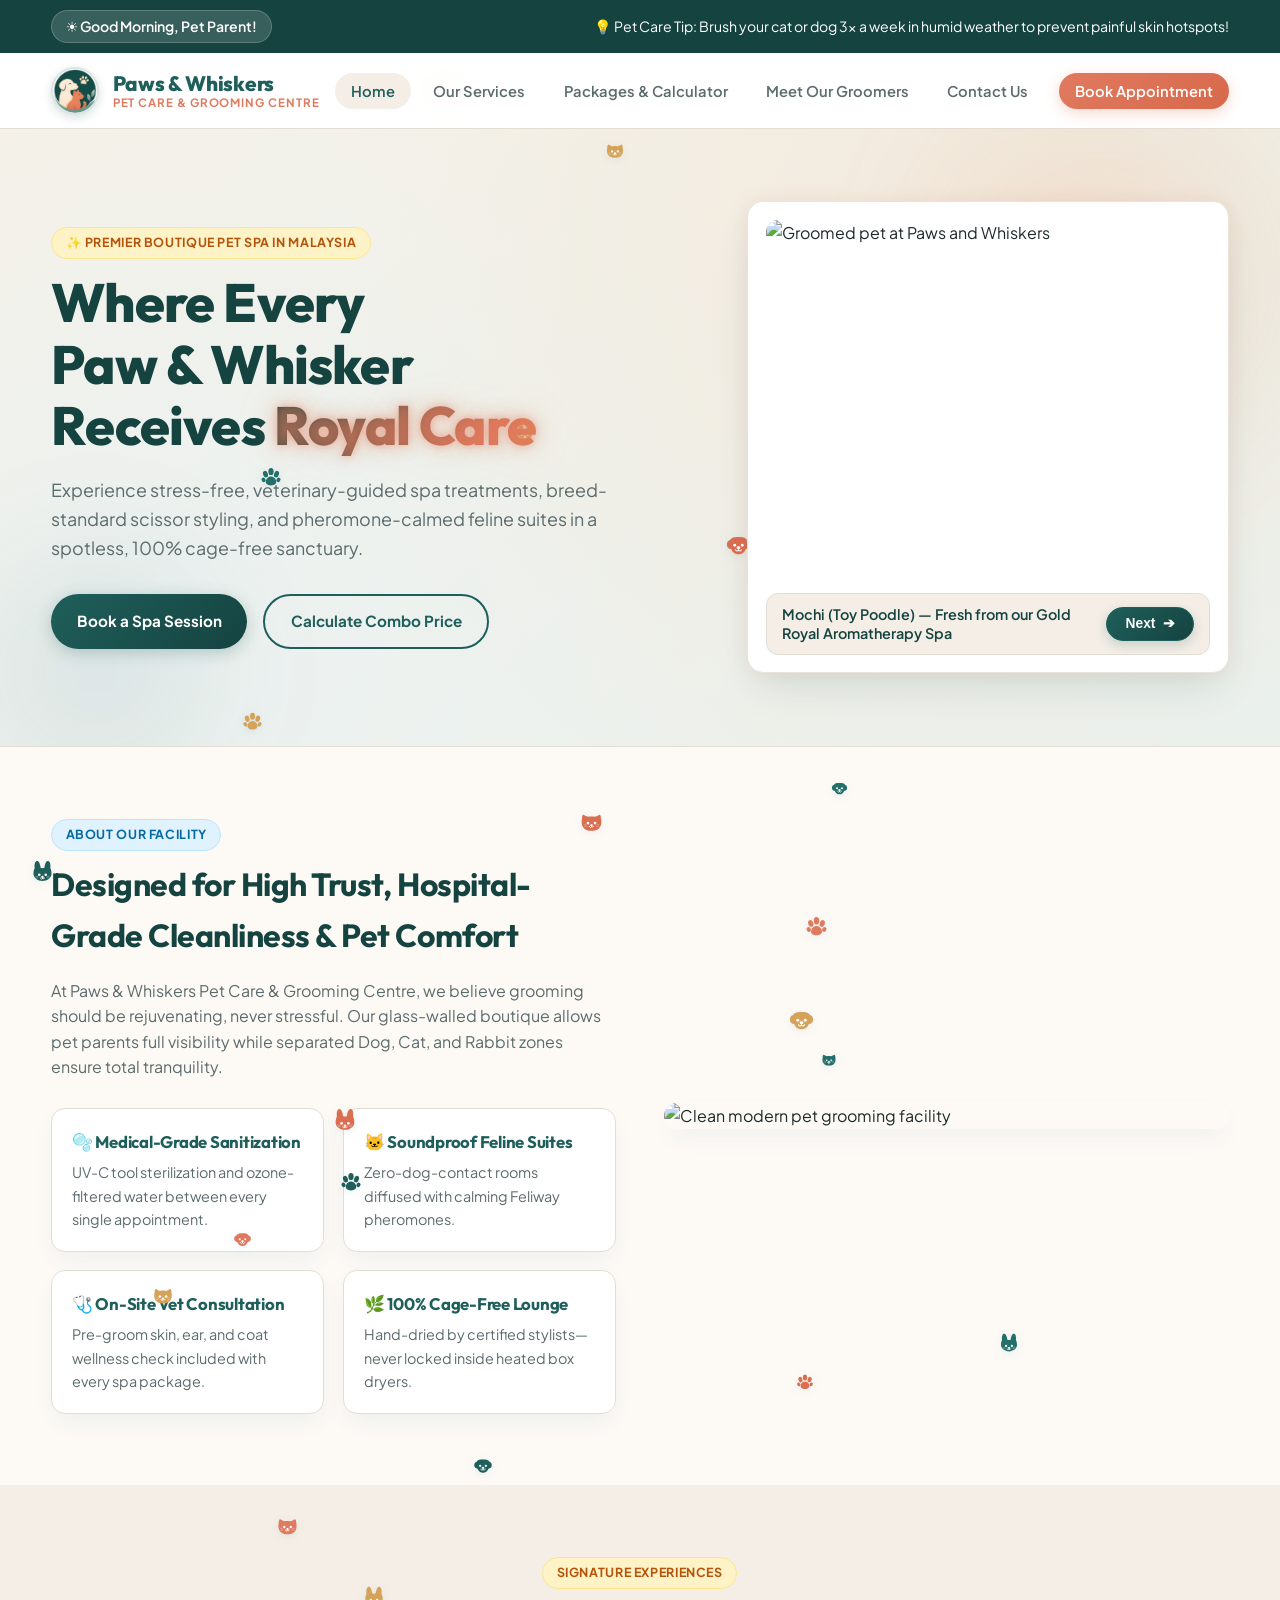
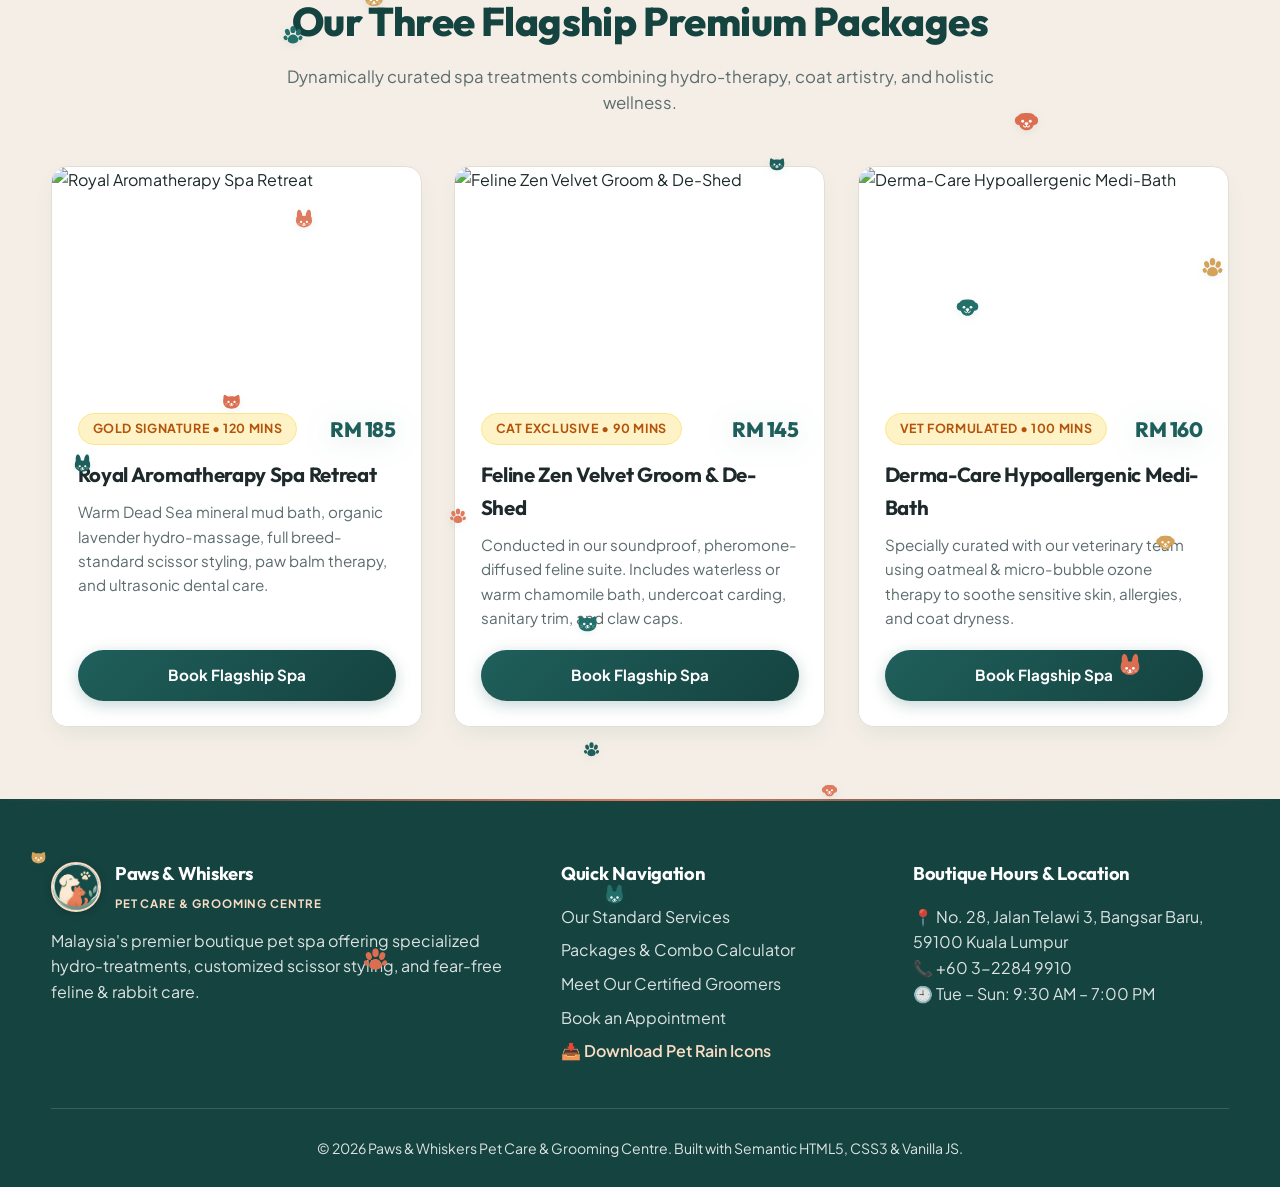
==== commit b816b759: "made revised changes after reviewed by MsAnis" ====
--- a/index.html
+++ b/index.html
@@ -73,7 +73,10 @@
           />
           <div class="hero-caption">
             <span id="heroCarouselCaption">Mochi (Toy Poodle) — Fresh from our Gold Royal Aromatherapy Spa</span>
-            <button type="button" id="nextSlideBtn" class="filter-btn" style="padding:0.25rem 0.75rem;">Next ➔</button>
+            <button type="button" id="nextSlideBtn" class="carousel-next-btn" aria-label="Next pet showcase">
+              <span>Next</span>
+              <span class="carousel-arrow">➔</span>
+            </button>
           </div>
         </div>
       </div>
--- a/style.css
+++ b/style.css
@@ -543,7 +543,60 @@
   align-items: center;
   font-size: 0.92rem;
   color: var(--text-muted);
-  gap: 0.5rem;
+  gap: 0.85rem;
+  background: var(--surface-alt);
+  padding: 0.65rem 0.95rem;
+  border-radius: 12px;
+  border: 1px solid var(--border);
+}
+
+#heroCarouselCaption {
+  flex: 1 1 auto;
+  min-width: 0;
+  font-weight: 600;
+  color: var(--primary-dark);
+  font-size: 0.9rem;
+  line-height: 1.35;
+}
+
+.carousel-next-btn,
+#nextSlideBtn {
+  flex-shrink: 0;
+  white-space: nowrap;
+  display: inline-flex;
+  align-items: center;
+  justify-content: center;
+  gap: 0.45rem;
+  padding: 0.48rem 1.15rem;
+  font-size: 0.86rem;
+  font-weight: 700;
+  color: #fff !important;
+  background: linear-gradient(135deg, var(--primary) 0%, var(--primary-dark) 100%);
+  border: 1px solid var(--primary);
+  border-radius: 999px;
+  cursor: pointer;
+  box-shadow: 0 4px 12px rgba(31, 95, 91, 0.22);
+  transition: transform 0.25s cubic-bezier(0.34, 1.56, 0.64, 1), box-shadow 0.25s ease, background 0.25s ease;
+  line-height: 1.2;
+  text-decoration: none;
+}
+
+.carousel-next-btn:hover,
+#nextSlideBtn:hover {
+  background: linear-gradient(135deg, var(--primary-dark) 0%, #0d2e2c 100%);
+  transform: translateY(-2px) scale(1.04);
+  box-shadow: 0 6px 16px rgba(31, 95, 91, 0.35);
+  color: #fff !important;
+}
+
+.carousel-arrow {
+  display: inline-block;
+  transition: transform 0.2s ease;
+}
+
+.carousel-next-btn:hover .carousel-arrow,
+#nextSlideBtn:hover .carousel-arrow {
+  transform: translateX(3px);
 }
 
 /* Sections */
@@ -616,13 +669,13 @@
 /* Cards & Grids */
 .grid-3 {
   display: grid;
-  grid-template-columns: repeat(auto-fit, minmax(280px, 1fr));
+  grid-template-columns: repeat(auto-fit, minmax(310px, 1fr));
   gap: 2rem;
 }
 
 .grid-4 {
   display: grid;
-  grid-template-columns: repeat(auto-fit, minmax(240px, 1fr));
+  grid-template-columns: repeat(auto-fit, minmax(270px, 1fr));
   gap: 1.75rem;
 }
 
@@ -688,9 +741,75 @@
 .card-desc {
   color: var(--text-muted);
   font-size: 0.95rem;
-  margin-bottom: 1.35rem;
+  margin-bottom: 1.25rem;
   flex-grow: 1;
   line-height: 1.6;
+}
+
+/* Groomer Card Actions */
+.groomer-card-actions {
+  display: grid;
+  grid-template-columns: 1fr 1fr;
+  gap: 0.55rem;
+  margin-top: auto;
+  padding-top: 1rem;
+  width: 100%;
+  box-sizing: border-box;
+}
+
+.groomer-card-actions .btn {
+  width: 100%;
+  min-width: 0;
+  padding: 0.65rem 0.5rem;
+  font-size: 0.84rem;
+  font-weight: 700;
+  border-radius: 999px;
+  white-space: nowrap;
+  display: inline-flex;
+  align-items: center;
+  justify-content: center;
+  gap: 0.35rem;
+  line-height: 1.2;
+  box-sizing: border-box;
+  text-align: center;
+  text-decoration: none;
+  min-height: 42px;
+}
+
+.groomer-card-actions .groomer-btn-bio {
+  border: 1.5px solid var(--primary);
+  color: var(--primary);
+  background: transparent;
+}
+
+.groomer-card-actions .groomer-btn-bio:hover {
+  background: var(--primary);
+  color: #fff;
+  transform: translateY(-2px) scale(1.02);
+  box-shadow: 0 4px 12px rgba(31, 95, 91, 0.2);
+}
+
+.groomer-card-actions .groomer-btn-book {
+  background: linear-gradient(135deg, var(--primary) 0%, var(--primary-dark) 100%);
+  color: #fff;
+  border: 1.5px solid transparent;
+  box-shadow: 0 4px 14px rgba(31, 95, 91, 0.25);
+}
+
+.groomer-card-actions .groomer-btn-book:hover {
+  background: linear-gradient(135deg, var(--primary-dark) 0%, #0d2e2c 100%);
+  transform: translateY(-2px) scale(1.02);
+  box-shadow: 0 6px 18px rgba(31, 95, 91, 0.35);
+  color: #fff;
+}
+
+.groomer-card-actions .arrow-glyph {
+  display: inline-block;
+  transition: transform 0.2s ease;
+}
+
+.groomer-card-actions .groomer-btn-book:hover .arrow-glyph {
+  transform: translateX(3px);
 }
 
 /* About Facility Section */
@@ -987,6 +1106,104 @@
   border-color: var(--primary);
   background: #fff;
   box-shadow: 0 0 0 3px rgba(31, 95, 91, 0.18), 0 0 15px rgba(31, 95, 91, 0.12);
+}
+
+/* Pet Type & Service Locking Notice */
+.pet-type-notice {
+  margin-top: 0.5rem;
+  padding: 0.6rem 0.85rem;
+  border-radius: 10px;
+  font-size: 0.82rem;
+  line-height: 1.45;
+  display: flex;
+  align-items: center;
+  justify-content: space-between;
+  gap: 0.5rem;
+  transition: all 0.25s ease;
+}
+
+.pet-type-notice.locked {
+  background: rgba(224, 122, 95, 0.12);
+  border: 1px solid rgba(224, 122, 95, 0.4);
+  color: #a73c22;
+  box-shadow: 0 2px 8px rgba(224, 122, 95, 0.1);
+}
+
+.pet-type-notice.unlocked {
+  background: rgba(31, 95, 91, 0.08);
+  border: 1px solid rgba(31, 95, 91, 0.2);
+  color: var(--primary-dark);
+}
+
+.pet-unlock-btn {
+  background: #fff;
+  border: 1px solid rgba(224, 122, 95, 0.5);
+  color: var(--accent);
+  border-radius: 6px;
+  font-size: 0.76rem;
+  font-weight: 700;
+  padding: 0.22rem 0.55rem;
+  cursor: pointer;
+  white-space: nowrap;
+  transition: all 0.2s ease;
+  flex-shrink: 0;
+}
+
+.pet-unlock-btn:hover {
+  background: var(--accent);
+  color: #fff;
+  border-color: var(--accent);
+}
+
+select optgroup {
+  font-weight: 700;
+  color: var(--primary-dark);
+  background: var(--surface-alt);
+}
+
+select option:disabled {
+  color: #94a3b8;
+  background: #f1f5f9;
+  font-style: italic;
+}
+
+/* Custom Calculated Combo Banner & Live Fee Card on Booking Page */
+.calc-estimate-banner {
+  background: linear-gradient(135deg, rgba(31, 95, 91, 0.08) 0%, rgba(212, 163, 89, 0.14) 100%);
+  border: 2px solid rgba(212, 163, 89, 0.45);
+  border-radius: 14px;
+  padding: 1.25rem 1.4rem;
+  margin-bottom: 1.5rem;
+  box-shadow: 0 4px 15px rgba(31, 95, 91, 0.06);
+  animation: fadeIn 0.4s ease-out;
+}
+
+.estimate-banner-header {
+  display: flex;
+  justify-content: space-between;
+  align-items: center;
+  flex-wrap: wrap;
+  gap: 1rem;
+}
+
+.estimate-total-pill {
+  background: #fff;
+  border: 1.5px solid rgba(212, 163, 89, 0.55);
+  border-radius: 12px;
+  padding: 0.55rem 1.1rem;
+  text-align: right;
+  box-shadow: 0 4px 12px rgba(0, 0, 0, 0.05);
+}
+
+.live-fee-card {
+  background: var(--surface-alt);
+  border: 1px solid var(--border);
+  border-radius: 12px;
+  padding: 0.75rem 1.15rem;
+  display: flex;
+  justify-content: space-between;
+  align-items: center;
+  margin-top: 0.6rem;
 }
 
 /* Interactive Visual Mock Map (contact.html) */
@@ -1093,7 +1310,14 @@
   font-size: 0.88rem;
 }
 
-/* Responsive Breakpoints */
+/* Responsive Breakpoints & Clean Mobile Viewports */
+@media (max-width: 1160px) and (min-width: 861px) {
+  .groomer-card-actions {
+    grid-template-columns: 1fr;
+    gap: 0.45rem;
+  }
+}
+
 @media (max-width: 860px) {
   .hero-grid,
   .facility-grid,
@@ -1101,6 +1325,7 @@
   .footer-grid,
   .form-grid {
     grid-template-columns: 1fr;
+    gap: 1.75rem;
   }
 
   .mobile-menu-btn {
@@ -1127,6 +1352,258 @@
   .back-to-top-btn {
     bottom: 20px;
     right: 20px;
+  }
+
+  .section {
+    padding: 3.5rem 0;
+  }
+
+  .receipt-panel {
+    position: static;
+    margin-top: 1rem;
+  }
+
+  .calc-panel,
+  .receipt-panel {
+    padding: 1.75rem;
+  }
+}
+
+@media (max-width: 640px) {
+  .container {
+    width: 93%;
+  }
+
+  .nav-wrapper {
+    padding: 0.65rem 0;
+  }
+
+  .brand-logo {
+    font-size: 1.12rem;
+    gap: 0.65rem;
+  }
+
+  .brand-logo-img {
+    width: 42px;
+    height: 42px;
+  }
+
+  .brand-subtitle {
+    font-size: 0.65rem;
+  }
+
+  .promo-bar {
+    padding: 0.45rem 0;
+    font-size: 0.78rem;
+  }
+
+  .promo-bar-inner {
+    justify-content: center;
+    text-align: center;
+    gap: 0.35rem;
+  }
+
+  .tip-rotator {
+    width: 100%;
+    justify-content: center;
+    font-size: 0.76rem;
+  }
+
+  .hero-banner {
+    padding: 2.25rem 0 2.5rem;
+  }
+
+  .hero-content h1 {
+    font-size: clamp(1.75rem, 6.5vw, 2.2rem);
+    margin: 0.5rem 0 0.85rem;
+    line-height: 1.2;
+  }
+
+  .hero-content p {
+    font-size: 0.95rem;
+    margin-bottom: 1.35rem;
+  }
+
+  .hero-actions {
+    flex-direction: column;
+    width: 100%;
+    gap: 0.65rem;
+  }
+
+  .hero-actions .btn {
+    width: 100%;
+    justify-content: center;
+    padding: 0.78rem 1.25rem;
+  }
+
+  .hero-showcase {
+    padding: 0.85rem;
+    border-radius: 14px;
+  }
+
+  .hero-showcase img {
+    height: 220px;
+    border-radius: 10px;
+  }
+
+  .hero-caption {
+    padding: 0.55rem 0.75rem;
+    gap: 0.6rem;
+  }
+
+  #heroCarouselCaption {
+    font-size: 0.82rem;
+    line-height: 1.3;
+  }
+
+  .carousel-next-btn,
+  #nextSlideBtn {
+    padding: 0.4rem 0.85rem;
+    font-size: 0.78rem;
+  }
+
+  .facility-features {
+    grid-template-columns: 1fr;
+    gap: 0.75rem;
+  }
+
+  .feature-box {
+    padding: 1rem;
+    border-radius: 12px;
+  }
+
+  .filter-bar {
+    padding: 0.85rem 0.95rem;
+    gap: 0.75rem;
+    margin-bottom: 1.5rem;
+  }
+
+  .filter-buttons {
+    display: grid;
+    grid-template-columns: 1fr 1fr;
+    gap: 0.45rem;
+    width: 100%;
+  }
+
+  .filter-btn {
+    padding: 0.45rem 0.65rem;
+    font-size: 0.82rem;
+    text-align: center;
+    width: 100%;
+  }
+
+  #serviceCountLabel {
+    width: 100%;
+    text-align: center;
+    font-size: 0.82rem;
+    margin-top: 0.2rem;
+  }
+
+  .grid-3,
+  .grid-4 {
+    grid-template-columns: 1fr;
+    gap: 1.25rem;
+  }
+
+  .card-body {
+    padding: 1.25rem;
+  }
+
+  .card-img {
+    height: 200px;
+  }
+
+  .groomer-card-actions {
+    grid-template-columns: 1fr 1fr;
+    gap: 0.5rem;
+  }
+
+  .groomer-card-actions .btn {
+    padding: 0.65rem 0.45rem;
+    font-size: 0.82rem;
+    min-height: 40px;
+  }
+
+  .calc-panel,
+  .receipt-panel {
+    padding: 1.25rem 1rem;
+    border-radius: 14px;
+  }
+
+  .Addon-check,
+  .addon-check {
+    padding: 0.75rem 0.85rem;
+    font-size: 0.84rem;
+    gap: 0.5rem;
+    border-radius: 10px;
+  }
+
+  .receipt-total {
+    font-size: 1.35rem;
+    margin-top: 1rem;
+    padding-top: 0.9rem;
+  }
+
+  .estimate-banner-header {
+    flex-direction: column;
+    align-items: stretch;
+    gap: 0.75rem;
+  }
+
+  .estimate-total-pill {
+    text-align: left;
+    display: flex;
+    justify-content: space-between;
+    align-items: center;
+    padding: 0.65rem 0.9rem;
+  }
+
+  .pet-type-notice {
+    flex-wrap: wrap;
+    gap: 0.4rem;
+  }
+
+  .modal-box {
+    padding: 1.35rem 1rem;
+    border-radius: 14px;
+    max-height: 90vh;
+  }
+
+  .modal-close {
+    top: 0.75rem;
+    right: 0.75rem;
+    width: 34px;
+    height: 34px;
+    font-size: 1rem;
+  }
+
+  .section {
+    padding: 2.75rem 0;
+  }
+
+  .page-banner {
+    padding: 2.25rem 0;
+  }
+
+  .page-banner h1 {
+    font-size: clamp(1.75rem, 6vw, 2.2rem);
+  }
+
+  .page-banner p {
+    font-size: 0.92rem;
+  }
+
+  .footer-grid {
+    gap: 1.5rem;
+  }
+
+  .site-footer {
+    padding: 2.5rem 0 1.5rem;
+  }
+
+  .svg-download-grid {
+    grid-template-columns: 1fr;
+    gap: 1rem;
   }
 }
 
